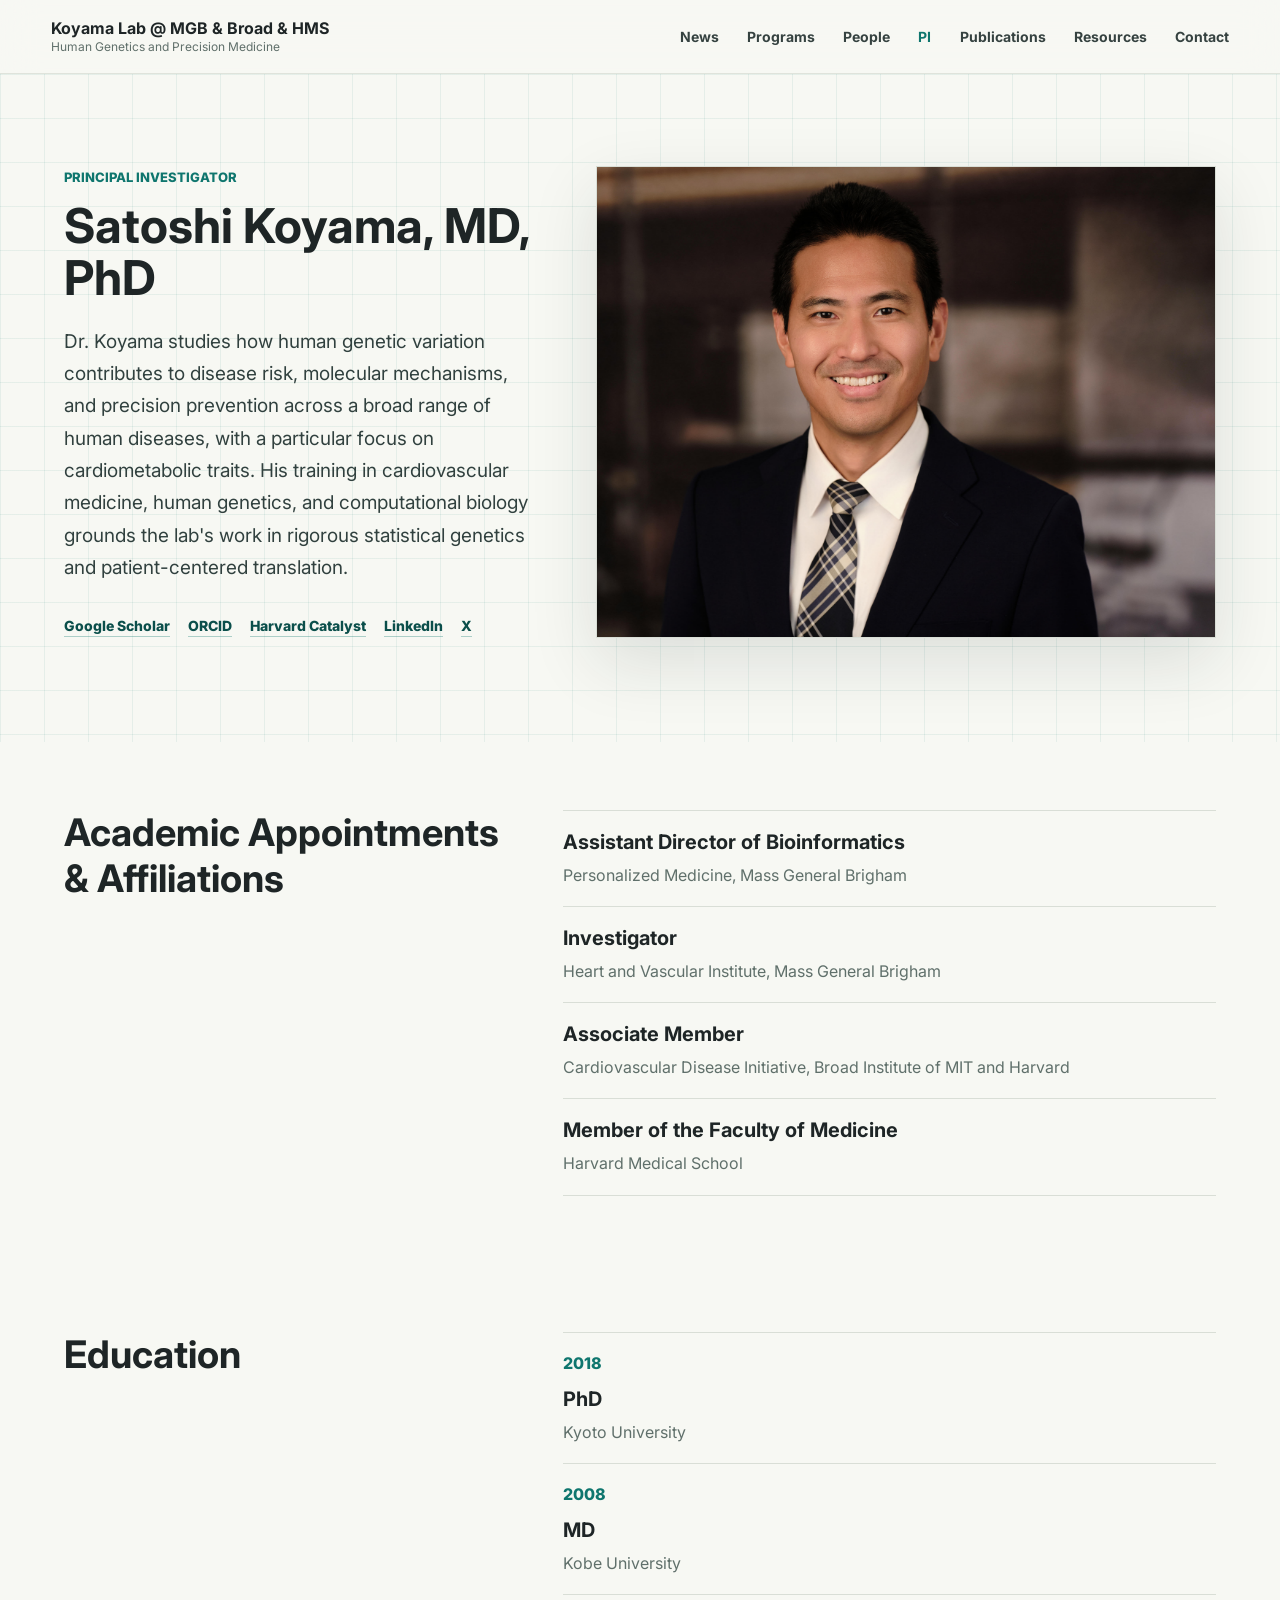
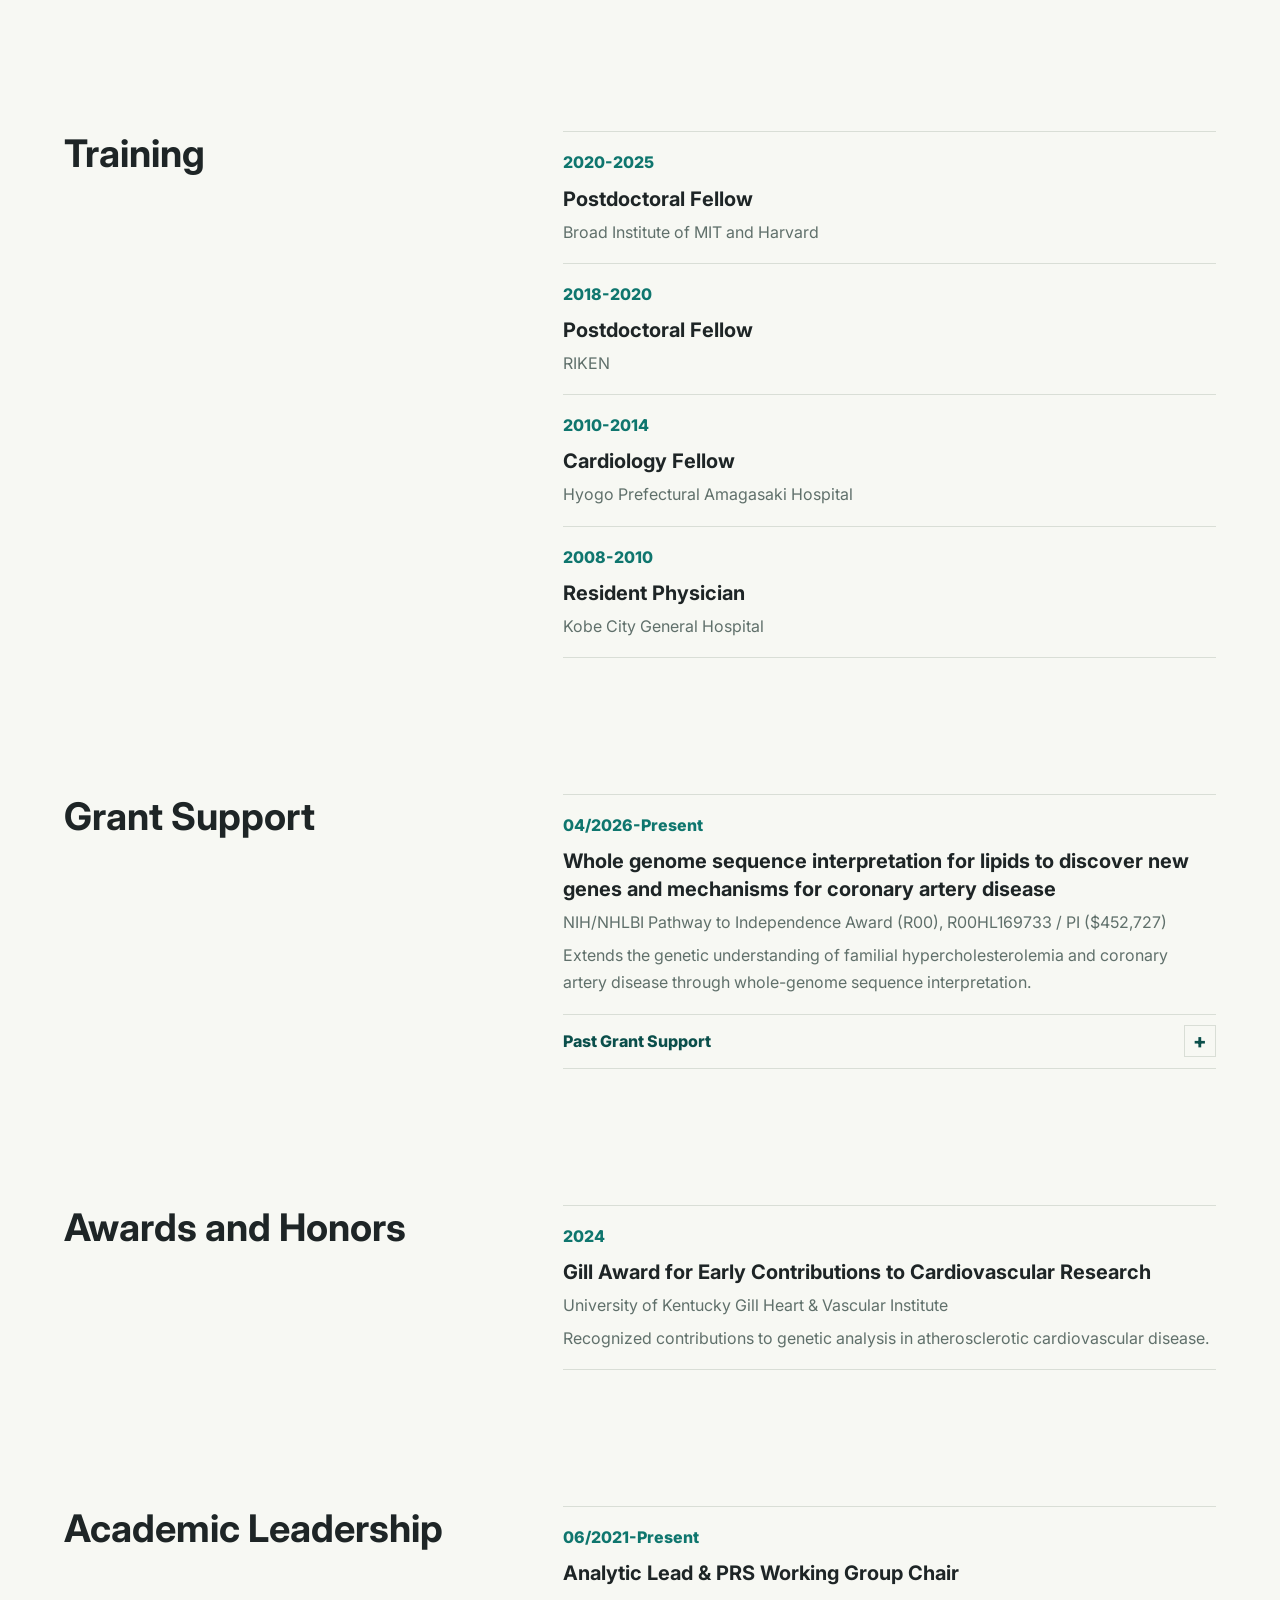
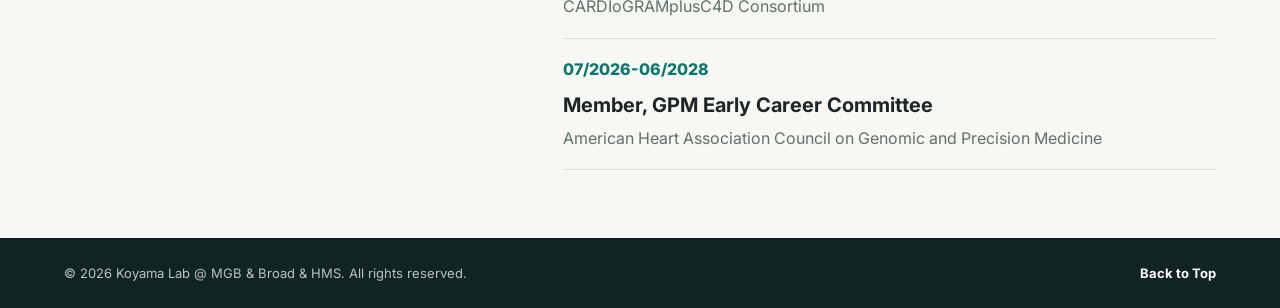
==== pi.html @ 21c69013 "Initial Website" ====
<!doctype html>
<html lang="en">
  <head>
    <meta charset="utf-8" />
    <meta name="viewport" content="width=device-width, initial-scale=1" />
    <title>Principal Investigator | Koyama Lab @ MGB & Broad & HMS</title>
    <meta
      name="description"
      content="Principal Investigator profile for Koyama Lab @ MGB & Broad & HMS, including biography, research interests, funding, publications, leadership, and mentoring."
    />
    <link rel="preconnect" href="https://fonts.googleapis.com" />
    <link rel="preconnect" href="https://fonts.gstatic.com" crossorigin />
    <link
      href="https://fonts.googleapis.com/css2?family=Inter:wght@400;500;700;800&display=swap"
      rel="stylesheet"
    />
    <link rel="stylesheet" href="styles.css" />
  </head>
  <body>
    <header class="site-header">
      <a class="brand" href="index.html#top" aria-label="Koyama Lab home">
        <span>
          <strong>Koyama Lab @ MGB & Broad & HMS</strong>
          <small>Human Genetics and Precision Medicine</small>
        </span>
      </a>
      <button class="nav-toggle" type="button" aria-expanded="false" aria-controls="site-nav">
        <span></span>
        <span></span>
        <span></span>
      </button>
      <nav id="site-nav" class="site-nav" aria-label="Primary navigation">
        <a href="index.html#news">News</a>
        <a href="index.html#program">Programs</a>
        <a href="index.html#members">People</a>
        <a href="pi.html" aria-current="page">PI</a>
        <a href="index.html#publications">Publications</a>
        <a href="index.html#resources">Resources</a>
        <a href="index.html#access">Contact</a>
      </nav>
    </header>

    <main id="top">
      <section class="pi-hero">
        <div class="pi-hero-content">
          <div class="pi-intro">
            <p class="eyebrow">Principal Investigator</p>
            <h1>Satoshi Koyama, MD, PhD</h1>
            <p class="lead">
              Dr. Koyama studies how human genetic variation contributes to disease risk, molecular mechanisms,
              and precision prevention across a broad range of human diseases, with a particular focus on
              cardiometabolic traits. His training in cardiovascular medicine, human genetics, and computational
              biology grounds the lab's work in rigorous statistical genetics and patient-centered translation.
            </p>
            <div class="profile-links" aria-label="External profile links">
              <a href="https://scholar.google.com/citations?user=FeOUaQYAAAAJ&amp;hl=ja" target="_blank" rel="noreferrer">Google Scholar</a>
              <a href="https://orcid.org/0000-0002-9286-0360" target="_blank" rel="noreferrer">ORCID</a>
              <a href="https://connects.catalyst.harvard.edu/Profiles/display/Person/226558" target="_blank" rel="noreferrer">Harvard Catalyst</a>
              <a href="https://www.linkedin.com/in/skoyamamd/" target="_blank" rel="noreferrer">LinkedIn</a>
              <a href="https://x.com/skoyamamd" target="_blank" rel="noreferrer">X</a>
            </div>
          </div>
        </div>
        <figure class="pi-portrait">
          <img class="pi-photo" src="assets/photos/satoshi-koyama-retouched.jpg" alt="Satoshi Koyama, MD, PhD" />
        </figure>
      </section>

      <section class="section split-section">
        <div class="section-heading compact">
          <h2>Academic Appointments &amp; Affiliations</h2>
        </div>
        <div class="publication-list">
          <article>
            <h3>Assistant Director of Bioinformatics</h3>
            <p>Personalized Medicine, Mass General Brigham</p>
          </article>
          <article>
            <h3>Investigator</h3>
            <p>Heart and Vascular Institute, Mass General Brigham</p>
          </article>
          <article>
            <h3>Associate Member</h3>
            <p>Cardiovascular Disease Initiative, Broad Institute of MIT and Harvard</p>
          </article>
          <article>
            <h3>Member of the Faculty of Medicine</h3>
            <p>Harvard Medical School</p>
          </article>
        </div>
      </section>

      <section class="section split-section">
        <div class="section-heading compact">
          <h2>Education</h2>
        </div>
        <div class="publication-list">
          <article>
            <time>2018</time>
            <h3>PhD</h3>
            <p>Kyoto University</p>
          </article>
          <article>
            <time>2008</time>
            <h3>MD</h3>
            <p>Kobe University</p>
          </article>
        </div>
      </section>

      <section class="section split-section">
        <div class="section-heading compact">
          <h2>Training</h2>
        </div>
        <div class="publication-list">
          <article>
            <time>2020-2025</time>
            <h3>Postdoctoral Fellow</h3>
            <p>Broad Institute of MIT and Harvard</p>
          </article>
          <article>
            <time>2018-2020</time>
            <h3>Postdoctoral Fellow</h3>
            <p>RIKEN</p>
          </article>
          <article>
            <time>2010-2014</time>
            <h3>Cardiology Fellow</h3>
            <p>Hyogo Prefectural Amagasaki Hospital</p>
          </article>
          <article>
            <time>2008-2010</time>
            <h3>Resident Physician</h3>
            <p>Kobe City General Hospital</p>
          </article>
        </div>
      </section>

      <section class="section split-section">
        <div class="section-heading compact">
          <h2>Grant Support</h2>
        </div>
        <div class="grant-list">
          <div class="publication-list">
            <article>
              <time>04/2026-Present</time>
              <h3>Whole genome sequence interpretation for lipids to discover new genes and mechanisms for coronary artery disease</h3>
              <p>NIH/NHLBI Pathway to Independence Award (R00), R00HL169733 / PI ($452,727)</p>
              <p>Extends the genetic understanding of familial hypercholesterolemia and coronary artery disease through whole-genome sequence interpretation.</p>
            </article>
          </div>
          <details class="accordion grant-accordion">
            <summary>Past Grant Support</summary>
            <div class="publication-list">
              <article>
                <time>09/2023-03/2026</time>
                <h3>Whole genome sequence interpretation for lipids to discover new genes and mechanisms for coronary artery disease</h3>
                <p>NIH/NHLBI Pathway to Independence Award (K99), K99HL169733 / PI ($329,960)</p>
                <p>Characterized rare coding and non-coding variants in familial hypercholesterolemia and developed integrated risk prediction approaches.</p>
              </article>
              <article>
                <time>04/2023-08/2023</time>
                <h3>Defining the pathophysiology of coronary artery disease through rare variants and lipid traits</h3>
                <p>The Uehara Memorial Foundation / PI ($42,000)</p>
                <p>Defined how rare variants shape coronary artery disease risk, with a focus on blood lipid traits.</p>
              </article>
              <article>
                <time>04/2021-03/2023</time>
                <h3>The pathophysiology of coronary artery disease utilizing whole-genome sequencing</h3>
                <p>JSPS Overseas Research Fellowship, 202160643 / PI ($100,000)</p>
                <p>Identified rare effector variants for coronary artery disease using whole-genome sequencing datasets.</p>
              </article>
              <article>
                <time>04/2015-03/2018</time>
                <h3>Elucidation of the pathophysiology of microRNA in acute heart failure</h3>
                <p>JSPS Research Fellowship for Young Scientists (DC1), 15J00784 / PI ($83,000)</p>
                <p>Described blood microRNA dynamics during acute decompensation in heart failure.</p>
              </article>
            </div>
          </details>
        </div>
      </section>

      <section class="section split-section">
        <div class="section-heading compact">
          <h2>Awards and Honors</h2>
        </div>
        <div class="publication-list">
          <article>
            <time>2024</time>
            <h3>Gill Award for Early Contributions to Cardiovascular Research</h3>
            <p>University of Kentucky Gill Heart &amp; Vascular Institute</p>
            <p>Recognized contributions to genetic analysis in atherosclerotic cardiovascular disease.</p>
          </article>
        </div>
      </section>

      <section class="section split-section">
        <div class="section-heading compact">
          <h2>Academic Leadership</h2>
        </div>
        <div class="publication-list">
          <article>
            <time>06/2021-Present</time>
            <h3>Analytic Lead &amp; PRS Working Group Chair</h3>
            <p>CARDIoGRAMplusC4D Consortium</p>
          </article>
          <article>
            <time>07/2026-06/2028</time>
            <h3>Member, GPM Early Career Committee</h3>
            <p>American Heart Association Council on Genomic and Precision Medicine</p>
          </article>
        </div>
      </section>
    </main>

    <footer class="site-footer">
      <p>&copy; 2026 Koyama Lab @ MGB & Broad & HMS. All rights reserved.</p>
      <a href="#top">Back to Top</a>
    </footer>

    <script src="script.js"></script>
  </body>
</html>
---- styles.css ----
:root {
  --bg: #f7f8f3;
  --surface: #ffffff;
  --ink: #1e2526;
  --muted: #60706b;
  --line: #d9ded6;
  --primary: #0f766e;
  --primary-dark: #0b4f4b;
  --accent: #d97706;
  --blue: #286f9d;
  --shadow: 0 24px 70px rgba(28, 45, 45, 0.12);
  --content-max: 1280px;
}

* {
  box-sizing: border-box;
}

html {
  scroll-behavior: smooth;
}

body {
  margin: 0;
  background: var(--bg);
  color: var(--ink);
  font-family: "Inter", system-ui, -apple-system, BlinkMacSystemFont, sans-serif;
  line-height: 1.7;
}

a {
  color: inherit;
  text-decoration: none;
}

.site-header {
  position: sticky;
  top: 0;
  z-index: 20;
  display: flex;
  min-height: 74px;
  align-items: center;
  justify-content: space-between;
  gap: 24px;
  padding: 14px clamp(20px, 4vw, 56px);
  background: rgba(247, 248, 243, 0.88);
  border-bottom: 1px solid rgba(217, 222, 214, 0.82);
  backdrop-filter: blur(18px);
}

.brand {
  display: inline-flex;
  align-items: center;
  gap: 12px;
  min-width: 0;
  flex: 0 1 auto;
}

.brand strong,
.brand small {
  display: block;
}

.brand strong {
  font-size: 16px;
  line-height: 1.3;
}

.brand small {
  color: var(--muted);
  font-size: 12px;
  line-height: 1.4;
}

.site-nav {
  display: flex;
  flex: 0 0 auto;
  align-items: center;
  gap: clamp(14px, 2.2vw, 30px);
  color: #354240;
  font-size: 14px;
  font-weight: 700;
  white-space: nowrap;
}

.site-nav a {
  padding: 8px 0;
}

.site-nav a:hover {
  color: var(--primary);
}

.site-nav a[aria-current="page"] {
  color: var(--primary);
}

.nav-toggle {
  display: none;
  width: 42px;
  height: 42px;
  border: 1px solid var(--line);
  background: var(--surface);
}

.nav-toggle span {
  display: block;
  width: 18px;
  height: 2px;
  margin: 4px auto;
  background: var(--ink);
}

.hero {
  position: relative;
  display: grid;
  align-items: center;
  padding: clamp(72px, 11vw, 124px) clamp(20px, 5vw, 72px) clamp(48px, 8vw, 88px);
  overflow: hidden;
  background:
    linear-gradient(90deg, rgba(15, 118, 110, 0.08) 1px, transparent 1px),
    linear-gradient(rgba(15, 118, 110, 0.08) 1px, transparent 1px),
    var(--bg);
  background-size: 44px 44px;
  border-bottom: 1px solid var(--line);
}

.hero-content {
  position: relative;
  z-index: 2;
  width: min(var(--content-max), 100%);
  margin-right: auto;
  margin-left: auto;
}

.eyebrow {
  margin: 0 0 12px;
  color: var(--primary);
  font-size: 13px;
  font-weight: 800;
  letter-spacing: 0;
  text-transform: uppercase;
}

h1,
h2,
h3,
p {
  margin-top: 0;
}

h1 {
  max-width: 980px;
  margin-bottom: 22px;
  font-size: clamp(42px, 6.3vw, 72px);
  line-height: 1;
  letter-spacing: 0;
}

.hero h1 span {
  display: block;
  white-space: nowrap;
}

.lead {
  max-width: 670px;
  margin-bottom: 30px;
  color: #31413f;
  font-size: clamp(17px, 2vw, 21px);
}

.hero-actions {
  display: flex;
  flex-wrap: wrap;
  gap: 12px;
}

.button {
  display: inline-flex;
  align-items: center;
  justify-content: center;
  min-height: 48px;
  padding: 0 22px;
  border: 1px solid transparent;
  font-weight: 800;
}

.button.primary {
  background: var(--primary-dark);
  color: #fff;
}

.button.secondary {
  border-color: rgba(30, 37, 38, 0.24);
  background: rgba(255, 255, 255, 0.72);
}

.section {
  padding: clamp(56px, 8vw, 88px) clamp(20px, 5vw, 72px);
}

.section:not(.split-section):not(.access-section) > * {
  max-width: var(--content-max);
  margin-right: auto;
  margin-left: auto;
}

.section-heading {
  display: grid;
  grid-template-columns: minmax(240px, 0.8fr) minmax(300px, 1fr);
  column-gap: clamp(24px, 6vw, 80px);
  row-gap: 10px;
  align-items: end;
  margin-bottom: 26px;
}

.section-heading .eyebrow {
  grid-column: 1 / -1;
  margin-bottom: 0;
}

.section-heading h2 {
  margin-bottom: 0;
  font-size: clamp(32px, 5vw, 58px);
  line-height: 1.15;
}

.section-heading p:not(.eyebrow) {
  margin-bottom: 0;
  color: var(--muted);
}

.section-heading.compact {
  display: block;
  max-width: 720px;
}

.section-heading.compact .eyebrow {
  margin-bottom: 10px;
}

.section-heading.compact h2 {
  margin-bottom: 0;
}

#program .section-heading h2,
#resources .section-heading h2 {
  white-space: nowrap;
}

.research-grid {
  display: grid;
  grid-template-columns: repeat(2, minmax(0, 1fr));
  gap: 16px;
}

.research-item {
  display: flex;
  flex-direction: column;
  min-height: 220px;
  padding: 28px;
  background: var(--surface);
  border: 1px solid var(--line);
  box-shadow: 0 1px 0 rgba(30, 37, 38, 0.06);
}

.research-item h3 {
  margin-bottom: 14px;
  font-size: 24px;
  line-height: 1.3;
}

.research-item p,
.member-card p,
.publication-list p,
.contact-box p {
  color: var(--muted);
}

.program-tags {
  display: flex;
  flex-wrap: wrap;
  gap: 8px;
  margin-top: auto;
  padding-top: 20px;
}

.program-tags span {
  display: inline-flex;
  min-height: 30px;
  align-items: center;
  padding: 0 10px;
  background: #edf4f2;
  border: 1px solid rgba(15, 118, 110, 0.2);
  color: var(--primary-dark);
  font-size: 12px;
  font-weight: 800;
  line-height: 1;
}

.program-section,
.publications-section {
  background: #eef3f0;
}

.publications-section {
  box-shadow: 0 0 0 100vmax #eef3f0;
  clip-path: inset(0 -100vmax);
}

.member-list,
.alumni-list {
  display: grid;
  grid-template-columns: repeat(4, minmax(0, 1fr));
  gap: 16px;
}

.subsection-title {
  margin: 0 0 16px;
  font-size: 22px;
  line-height: 1.25;
}

.member-card {
  display: block;
  min-height: 220px;
  padding: 24px;
  background: var(--surface);
  box-shadow: 0 1px 0 rgba(30, 37, 38, 0.06);
}

.member-link {
  transition:
    transform 160ms ease,
    box-shadow 160ms ease;
}

.member-link:hover {
  transform: translateY(-2px);
  box-shadow: 0 18px 44px rgba(28, 45, 45, 0.12);
}

.avatar {
  display: grid;
  width: 64px;
  height: 64px;
  margin-bottom: 32px;
  place-items: center;
  background: #f2c46d;
  color: #1e2526;
  font-size: 24px;
  font-weight: 800;
}

.member-photo {
  display: block;
  object-fit: cover;
}

.member-card:nth-child(2) .avatar {
  background: #7bb4c7;
}

.member-card:nth-child(3) .avatar {
  background: #98c982;
}

.member-card:nth-child(4) .avatar {
  background: #e8a58d;
}

.member-card h3 {
  margin-bottom: 6px;
  font-size: 20px;
}

.member-card p {
  margin-bottom: 10px;
  font-size: 14px;
  line-height: 1.55;
}

.member-card p:last-child {
  margin-bottom: 0;
}

.member-date {
  margin-bottom: 8px;
  color: var(--primary);
  font-size: 12px;
  font-weight: 800;
}

.alumni-list p {
  margin: 0;
  color: var(--muted);
  font-size: 14px;
}

.split-section {
  display: grid;
  max-width: var(--content-max);
  margin-right: auto;
  margin-left: auto;
  grid-template-columns: minmax(260px, 0.8fr) minmax(340px, 1.2fr);
  gap: clamp(32px, 7vw, 92px);
  align-items: stretch;
}

.pi-hero ~ .split-section .section-heading h2 {
  font-size: clamp(26px, 3vw, 38px);
  line-height: 1.2;
}

.pi-hero ~ .split-section {
  padding-top: clamp(44px, 6vw, 68px);
  padding-bottom: clamp(44px, 6vw, 68px);
  gap: clamp(24px, 5vw, 64px);
}

.pi-hero ~ .split-section .section-heading {
  margin-bottom: 0;
}

.pi-hero ~ .split-section .publication-list article {
  padding: 17px 0;
}

.publication-list,
.news-list {
  border-top: 1px solid var(--line);
}

.publication-list article,
.news-list article {
  padding: 22px 0;
  border-bottom: 1px solid var(--line);
}

.publication-list time,
.news-list time {
  display: inline-block;
  margin-bottom: 8px;
  color: var(--primary);
  font-weight: 800;
}

.publication-list h3 {
  margin-bottom: 6px;
  font-size: 20px;
  line-height: 1.4;
}

.publication-list h3 a {
  color: inherit;
}

.publication-list h3 a:hover {
  color: var(--primary);
  text-decoration: underline;
  text-underline-offset: 4px;
}

.publication-more {
  display: inline-flex;
  width: fit-content;
  min-height: 42px;
  align-items: center;
  justify-content: center;
  margin-top: 18px;
  padding: 0 16px;
  border: 1px solid rgba(15, 118, 110, 0.24);
  color: var(--primary-dark);
  font-size: 14px;
  font-weight: 800;
}

.publication-more:hover {
  background: var(--primary-dark);
  color: #fff;
}

.publication-list p {
  margin-bottom: 6px;
}

.publication-list p:last-child {
  margin-bottom: 0;
}

.resource-list {
  display: grid;
  grid-template-columns: repeat(2, minmax(0, 1fr));
  gap: 16px;
}

.resource-card {
  display: flex;
  min-height: 320px;
  flex-direction: column;
  padding: 24px;
  background: var(--surface);
  border: 1px solid var(--line);
}

.resource-label {
  margin-bottom: 18px;
  color: var(--primary);
  font-size: 12px;
  font-weight: 800;
  text-transform: uppercase;
}

.resource-card h3 {
  margin-bottom: 12px;
  font-size: 21px;
  line-height: 1.3;
}

.resource-card p:not(.resource-label) {
  color: var(--muted);
}

.resource-card .resource-description {
  color: var(--ink);
}

.resource-subitems {
  display: grid;
  gap: 6px;
}

.resource-subitems p {
  margin-bottom: 0;
  color: var(--ink);
}

.related-publication {
  margin-top: 18px;
  padding-top: 18px;
  border-top: 1px solid var(--line);
}

.related-publication span {
  display: block;
  margin-bottom: 7px;
  color: var(--primary);
  font-size: 12px;
  font-weight: 800;
  text-transform: uppercase;
}

.related-publication p {
  margin-bottom: 0;
  color: var(--ink);
  font-size: 14px;
  line-height: 1.5;
}

.resource-actions {
  display: flex;
  flex-wrap: wrap;
  gap: 8px;
  margin-top: auto;
  padding-top: 22px;
}

.resource-actions a {
  display: inline-flex;
  min-height: 38px;
  align-items: center;
  justify-content: center;
  padding: 0 13px;
  background: #edf4f2;
  border: 1px solid rgba(15, 118, 110, 0.24);
  color: var(--primary-dark);
  font-size: 13px;
  font-weight: 800;
}

.resource-actions a:hover {
  background: var(--primary-dark);
  color: #fff;
}

.news-list article {
  display: grid;
  grid-template-columns: 150px 1fr;
  gap: 18px;
}

.news-list p {
  margin-bottom: 0;
}

.news-card-list {
  display: grid;
  grid-template-columns: repeat(3, minmax(0, 1fr));
  gap: 16px;
  border-top: 0;
}

.archive-card-list {
  grid-template-columns: repeat(3, minmax(0, 1fr));
  padding-bottom: 6px;
}

.news-card-list .news-card {
  display: block;
  padding: 0;
  overflow: hidden;
  background: var(--surface);
  border: 1px solid var(--line);
  transition:
    transform 160ms ease,
    box-shadow 160ms ease;
}

.news-card-list a.news-card:hover {
  transform: translateY(-2px);
  box-shadow: 0 18px 44px rgba(28, 45, 45, 0.12);
}

.news-image {
  aspect-ratio: 4 / 3;
  width: 100%;
  background: #dfe8e5;
}

.news-image img {
  display: block;
  width: 100%;
  height: 100%;
  object-fit: cover;
}

.news-image.contain-image img {
  object-fit: contain;
  background: #fff;
}

.placeholder-image {
  background:
    linear-gradient(135deg, rgba(15, 118, 110, 0.18), rgba(217, 119, 6, 0.14)),
    linear-gradient(90deg, rgba(15, 118, 110, 0.12) 1px, transparent 1px),
    linear-gradient(rgba(15, 118, 110, 0.12) 1px, transparent 1px),
    #edf3ef;
  background-size: auto, 18px 18px, 18px 18px, auto;
}

.news-copy {
  padding: 16px;
}

.news-copy time {
  margin-bottom: 10px;
}

.news-copy p {
  color: var(--muted);
  font-size: 14px;
  line-height: 1.55;
}

.accordion {
  margin-top: 28px;
  border-top: 1px solid var(--line);
}

.accordion summary {
  display: flex;
  align-items: center;
  justify-content: space-between;
  min-height: 58px;
  color: var(--primary-dark);
  cursor: pointer;
  font-weight: 800;
  list-style: none;
}

.accordion summary::-webkit-details-marker {
  display: none;
}

.accordion summary::after {
  content: "+";
  display: grid;
  width: 30px;
  height: 30px;
  place-items: center;
  border: 1px solid var(--line);
  color: var(--primary-dark);
  font-size: 20px;
  line-height: 1;
}

.accordion[open] summary::after {
  content: "-";
}

.accordion .archive-list,
.accordion .alumni-list {
  padding-bottom: 6px;
}

.grant-accordion {
  margin-top: 0;
  border-top: 0;
}

.grant-accordion summary {
  min-height: 54px;
  border-bottom: 1px solid var(--line);
}

.grant-accordion .publication-list {
  border-top: 0;
}

.grant-accordion .publication-list article:first-child {
  padding-top: 12px;
}

.alumni-accordion {
  margin-top: 24px;
}

.archive-hero {
  padding-bottom: clamp(44px, 7vw, 72px);
}

.archive-list {
  max-width: 960px;
}

.access-section {
  background: #193d3a;
  color: #fff;
}

.access-inner {
  display: grid;
  max-width: var(--content-max);
  margin-right: auto;
  margin-left: auto;
  grid-template-columns: minmax(260px, 1fr) minmax(280px, 420px);
  gap: clamp(28px, 6vw, 72px);
}

.access-section .eyebrow {
  color: #f2c46d;
}

.access-section p {
  color: rgba(255, 255, 255, 0.78);
}

.access-list {
  display: grid;
  gap: 30px;
}

.access-list h2 {
  margin-bottom: 10px;
  font-size: clamp(19px, 2vw, 24px);
  line-height: 1.22;
}

.access-list p {
  margin-bottom: 0;
}

.contact-box {
  align-self: start;
  padding: 30px;
  background: rgba(255, 255, 255, 0.1);
  border: 1px solid rgba(255, 255, 255, 0.16);
}

.contact-kicker {
  margin-bottom: 10px;
  color: #f2c46d;
  font-size: 12px;
  font-weight: 800;
  text-transform: uppercase;
}

.email-list {
  display: grid;
  gap: 8px;
  margin-top: 22px;
}

.email-list span {
  color: #f2c46d;
  font-weight: 800;
}

.site-footer {
  display: flex;
  align-items: center;
  justify-content: space-between;
  gap: 16px;
  padding: 24px clamp(20px, 5vw, 72px);
  background: #102523;
  color: rgba(255, 255, 255, 0.72);
  font-size: 13px;
}

.site-footer p {
  margin: 0;
}

.site-footer a {
  color: #fff;
  font-weight: 700;
}

.pi-hero {
  position: relative;
  display: grid;
  max-width: calc(var(--content-max) + 144px);
  margin-right: auto;
  margin-left: auto;
  grid-template-columns: minmax(420px, 1fr) minmax(360px, 620px);
  gap: clamp(28px, 4vw, 56px);
  align-items: stretch;
  padding: clamp(56px, 8vw, 92px) clamp(20px, 5vw, 72px) clamp(64px, 9vw, 104px);
  background:
    linear-gradient(90deg, rgba(15, 118, 110, 0.08) 1px, transparent 1px),
    linear-gradient(rgba(15, 118, 110, 0.08) 1px, transparent 1px),
    var(--bg);
  background-size: 44px 44px;
  color: var(--ink);
  overflow: hidden;
}

.pi-hero-content {
  position: relative;
  z-index: 2;
  display: contents;
}

.pi-intro {
  max-width: 780px;
  grid-column: 1;
  grid-row: 1;
}

.pi-hero .eyebrow {
  color: var(--primary);
}

.pi-hero h1 {
  max-width: 100%;
  color: var(--ink);
  font-family: "Inter", system-ui, -apple-system, BlinkMacSystemFont, sans-serif;
  font-size: clamp(32px, 4.2vw, 48px);
  line-height: 1.08;
}

.pi-hero .lead {
  max-width: 720px;
  color: #31413f;
  font-size: clamp(16px, 1.55vw, 19px);
}

.profile-links {
  display: flex;
  flex-wrap: wrap;
  gap: 10px 18px;
  margin-top: 22px;
}

.profile-links a {
  color: var(--primary-dark);
  font-size: 14px;
  font-weight: 800;
  text-decoration: underline;
  text-decoration-color: rgba(15, 118, 110, 0.32);
  text-underline-offset: 5px;
}

.profile-links a:hover {
  color: var(--primary);
  text-decoration-color: currentColor;
}

.pi-portrait {
  position: relative;
  z-index: 2;
  grid-column: 2;
  grid-row: 1;
  overflow: hidden;
  margin: 0;
  align-self: stretch;
  border: 1px solid var(--line);
  box-shadow: 0 24px 64px rgba(28, 45, 45, 0.12);
}

.pi-photo {
  position: absolute;
  inset: 0;
  width: 100%;
  height: 100%;
  margin-bottom: 0;
  display: block;
  object-fit: cover;
  object-position: 45% top;
}

.pi-section {
  border-bottom: 1px solid var(--line);
}

@media (max-width: 1180px) {
  .pi-hero {
    grid-template-columns: 1fr;
  }

  .pi-intro,
  .pi-portrait {
    grid-column: 1;
    grid-row: auto;
  }

  .pi-portrait {
    align-self: start;
    max-width: 760px;
  }

  .pi-photo {
    position: static;
    aspect-ratio: 3 / 2;
    height: auto;
  }

  .pi-hero h1 {
    white-space: normal;
  }
}

@media (max-width: 860px) {
  .site-header {
    align-items: flex-start;
  }

  .nav-toggle {
    display: block;
    flex: 0 0 auto;
  }

  .site-nav {
    position: absolute;
    top: 72px;
    right: 16px;
    left: 16px;
    display: none;
    flex-direction: column;
    align-items: stretch;
    gap: 0;
    padding: 12px 18px;
    background: var(--surface);
    box-shadow: var(--shadow);
  }

  .site-nav.is-open {
    display: flex;
  }

  .site-nav a {
    padding: 12px 0;
    border-bottom: 1px solid var(--line);
  }

  .site-nav a:last-child {
    border-bottom: 0;
  }

  .hero {
    padding-top: 86px;
  }

  .hero,
  .pi-hero,
  .section-heading,
  .research-grid,
  .member-list,
  .alumni-list,
  .resource-list,
  .split-section,
  .news-list article,
  .news-card-list,
  .access-inner {
    grid-template-columns: 1fr;
  }

  .pi-hero h1 {
    white-space: normal;
  }

  .pi-portrait {
    max-width: 520px;
  }

  .research-item {
    min-height: auto;
  }

  .member-list {
    grid-template-columns: repeat(2, minmax(0, 1fr));
  }

  .news-card-list {
    grid-template-columns: repeat(2, minmax(0, 1fr));
  }
}

@media (max-width: 560px) {
  .brand strong {
    max-width: 210px;
    font-size: 14px;
  }

  .brand small {
    display: none;
  }

  h1 {
    font-size: 40px;
  }

  .hero h1 span {
    white-space: normal;
  }

  #program .section-heading h2,
  #resources .section-heading h2 {
    white-space: normal;
  }

  .hero-actions,
  .pi-actions,
  .button {
    width: 100%;
  }

  .member-list {
    grid-template-columns: 1fr;
  }

  .news-card-list {
    grid-template-columns: 1fr;
  }

  .site-footer {
    display: block;
  }

  .site-footer a {
    display: inline-block;
    margin-top: 10px;
  }
}
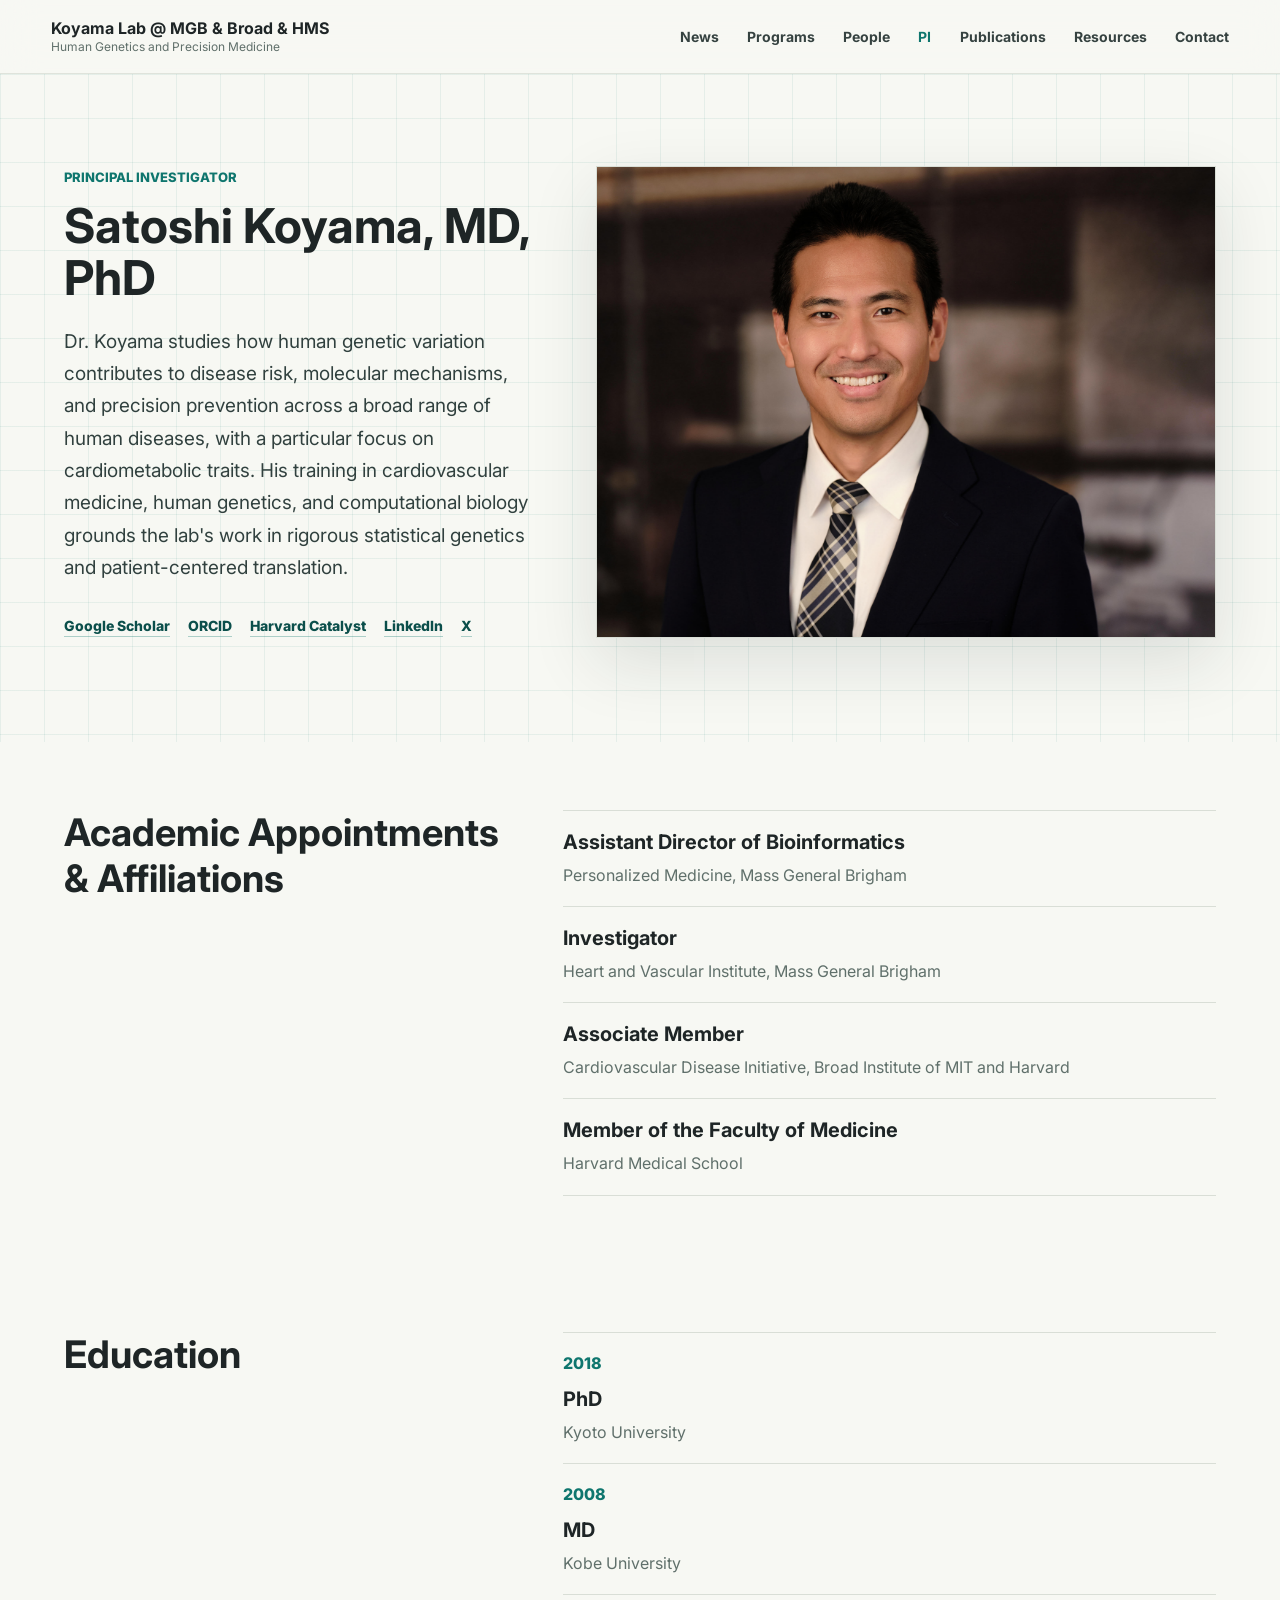
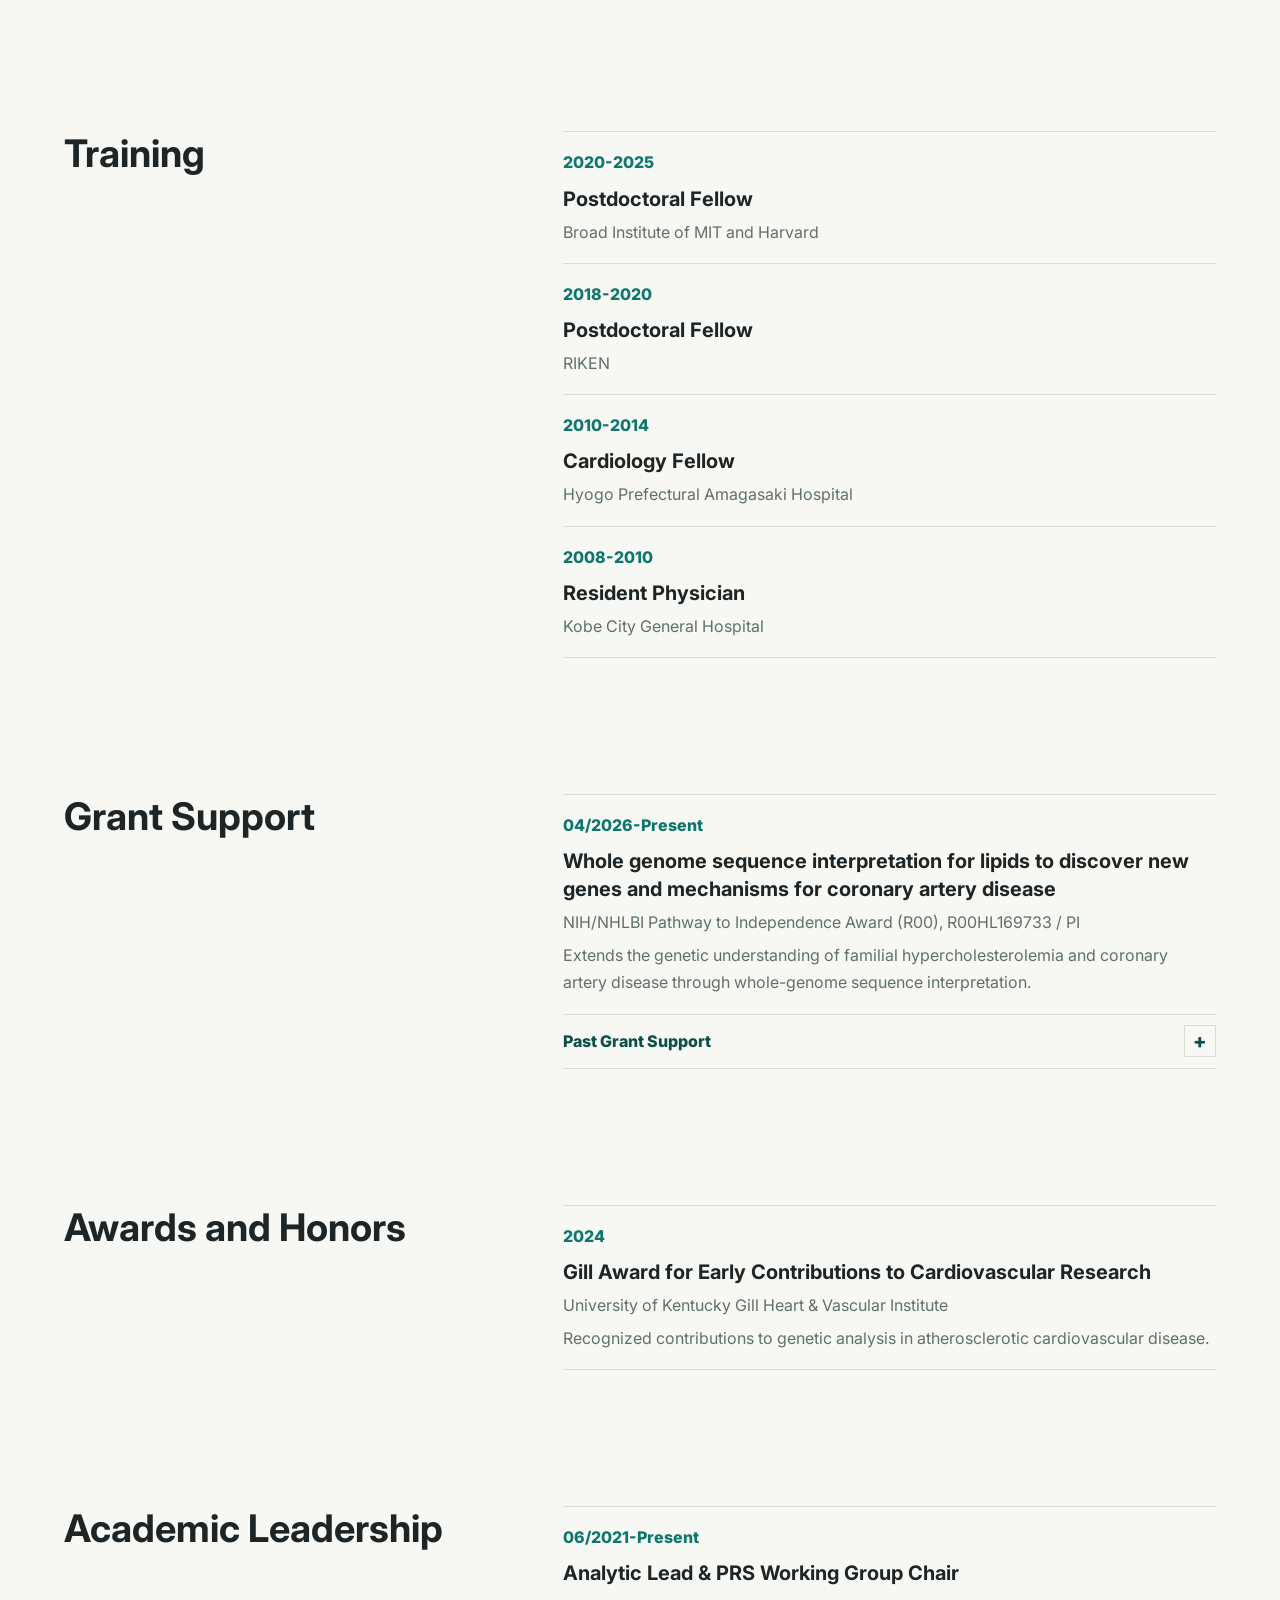
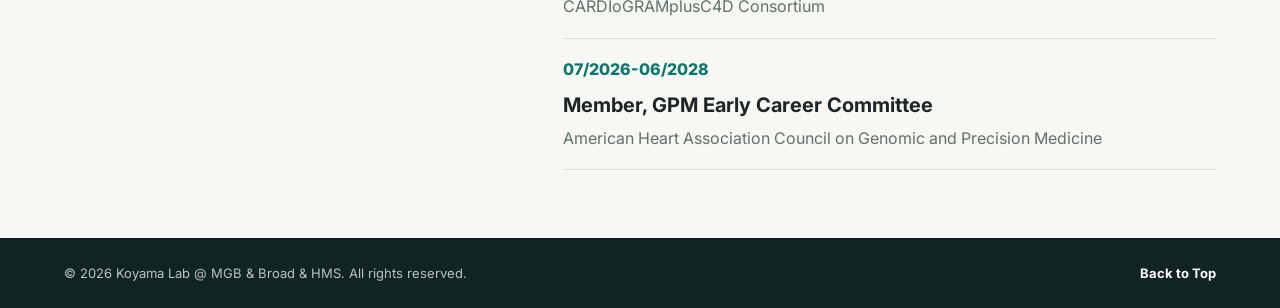
==== commit dc3052a5: "Update PI page links and grants" ====
--- a/pi.html
+++ b/pi.html
@@ -14,11 +14,11 @@
       href="https://fonts.googleapis.com/css2?family=Inter:wght@400;500;700;800&display=swap"
       rel="stylesheet"
     />
-    <link rel="stylesheet" href="styles.css" />
+    <link rel="stylesheet" href="./styles.css" />
   </head>
   <body>
     <header class="site-header">
-      <a class="brand" href="index.html#top" aria-label="Koyama Lab home">
+      <a class="brand" href="./index.html#top" aria-label="Koyama Lab home">
         <span>
           <strong>Koyama Lab @ MGB & Broad & HMS</strong>
           <small>Human Genetics and Precision Medicine</small>
@@ -30,13 +30,13 @@
         <span></span>
       </button>
       <nav id="site-nav" class="site-nav" aria-label="Primary navigation">
-        <a href="index.html#news">News</a>
-        <a href="index.html#program">Programs</a>
-        <a href="index.html#members">People</a>
-        <a href="pi.html" aria-current="page">PI</a>
-        <a href="index.html#publications">Publications</a>
-        <a href="index.html#resources">Resources</a>
-        <a href="index.html#access">Contact</a>
+        <a href="./index.html#news">News</a>
+        <a href="./index.html#program">Programs</a>
+        <a href="./index.html#members">People</a>
+        <a href="./pi.html" aria-current="page">PI</a>
+        <a href="./index.html#publications">Publications</a>
+        <a href="./index.html#resources">Resources</a>
+        <a href="./index.html#access">Contact</a>
       </nav>
     </header>
 
@@ -62,7 +62,7 @@
           </div>
         </div>
         <figure class="pi-portrait">
-          <img class="pi-photo" src="assets/photos/satoshi-koyama-retouched.jpg" alt="Satoshi Koyama, MD, PhD" />
+          <img class="pi-photo" src="./assets/photos/satoshi-koyama-retouched.jpg" alt="Satoshi Koyama, MD, PhD" />
         </figure>
       </section>
 
@@ -145,7 +145,7 @@
             <article>
               <time>04/2026-Present</time>
               <h3>Whole genome sequence interpretation for lipids to discover new genes and mechanisms for coronary artery disease</h3>
-              <p>NIH/NHLBI Pathway to Independence Award (R00), R00HL169733 / PI ($452,727)</p>
+              <p>NIH/NHLBI Pathway to Independence Award (R00), R00HL169733 / PI</p>
               <p>Extends the genetic understanding of familial hypercholesterolemia and coronary artery disease through whole-genome sequence interpretation.</p>
             </article>
           </div>
@@ -155,25 +155,25 @@
               <article>
                 <time>09/2023-03/2026</time>
                 <h3>Whole genome sequence interpretation for lipids to discover new genes and mechanisms for coronary artery disease</h3>
-                <p>NIH/NHLBI Pathway to Independence Award (K99), K99HL169733 / PI ($329,960)</p>
+                <p>NIH/NHLBI Pathway to Independence Award (K99), K99HL169733 / PI</p>
                 <p>Characterized rare coding and non-coding variants in familial hypercholesterolemia and developed integrated risk prediction approaches.</p>
               </article>
               <article>
                 <time>04/2023-08/2023</time>
                 <h3>Defining the pathophysiology of coronary artery disease through rare variants and lipid traits</h3>
-                <p>The Uehara Memorial Foundation / PI ($42,000)</p>
+                <p>The Uehara Memorial Foundation / PI</p>
                 <p>Defined how rare variants shape coronary artery disease risk, with a focus on blood lipid traits.</p>
               </article>
               <article>
                 <time>04/2021-03/2023</time>
                 <h3>The pathophysiology of coronary artery disease utilizing whole-genome sequencing</h3>
-                <p>JSPS Overseas Research Fellowship, 202160643 / PI ($100,000)</p>
+                <p>JSPS Overseas Research Fellowship, 202160643 / PI</p>
                 <p>Identified rare effector variants for coronary artery disease using whole-genome sequencing datasets.</p>
               </article>
               <article>
                 <time>04/2015-03/2018</time>
                 <h3>Elucidation of the pathophysiology of microRNA in acute heart failure</h3>
-                <p>JSPS Research Fellowship for Young Scientists (DC1), 15J00784 / PI ($83,000)</p>
+                <p>JSPS Research Fellowship for Young Scientists (DC1), 15J00784 / PI</p>
                 <p>Described blood microRNA dynamics during acute decompensation in heart failure.</p>
               </article>
             </div>
@@ -219,6 +219,6 @@
       <a href="#top">Back to Top</a>
     </footer>
 
-    <script src="script.js"></script>
+    <script src="./script.js"></script>
   </body>
 </html>
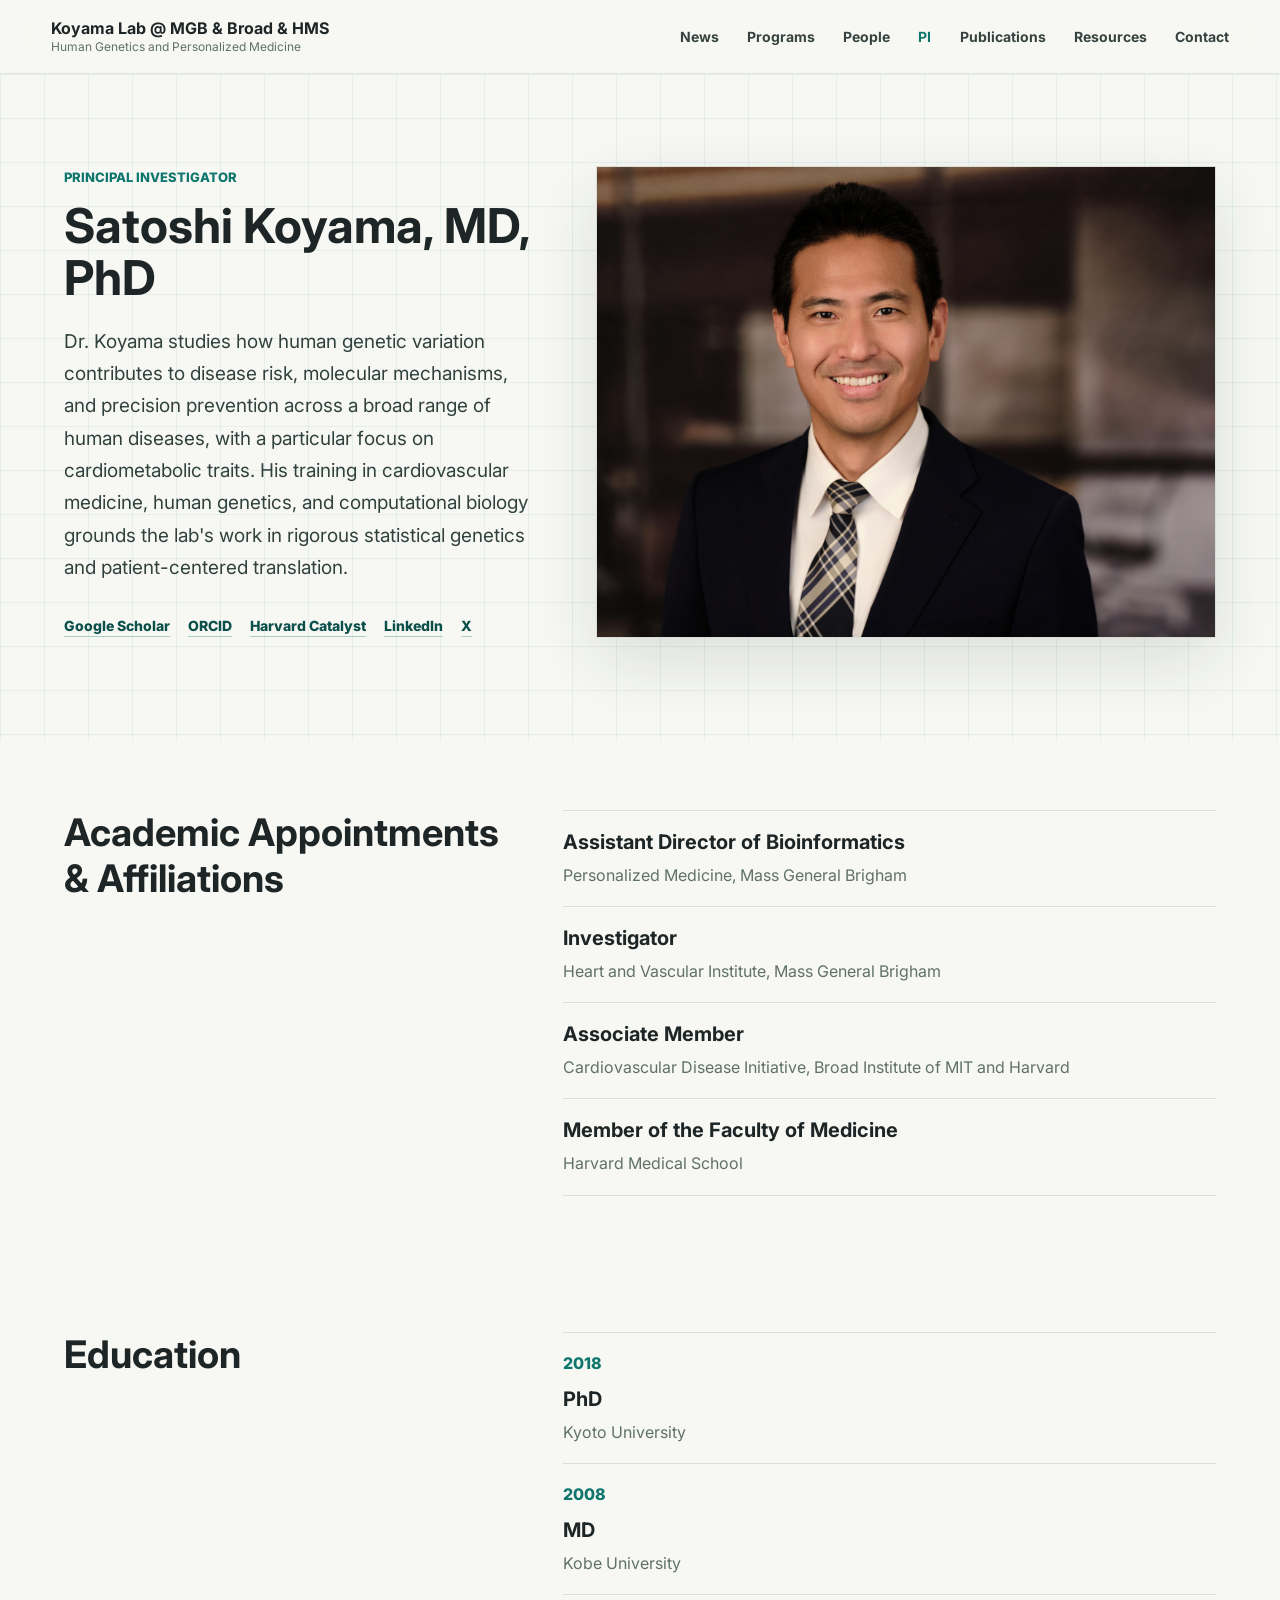
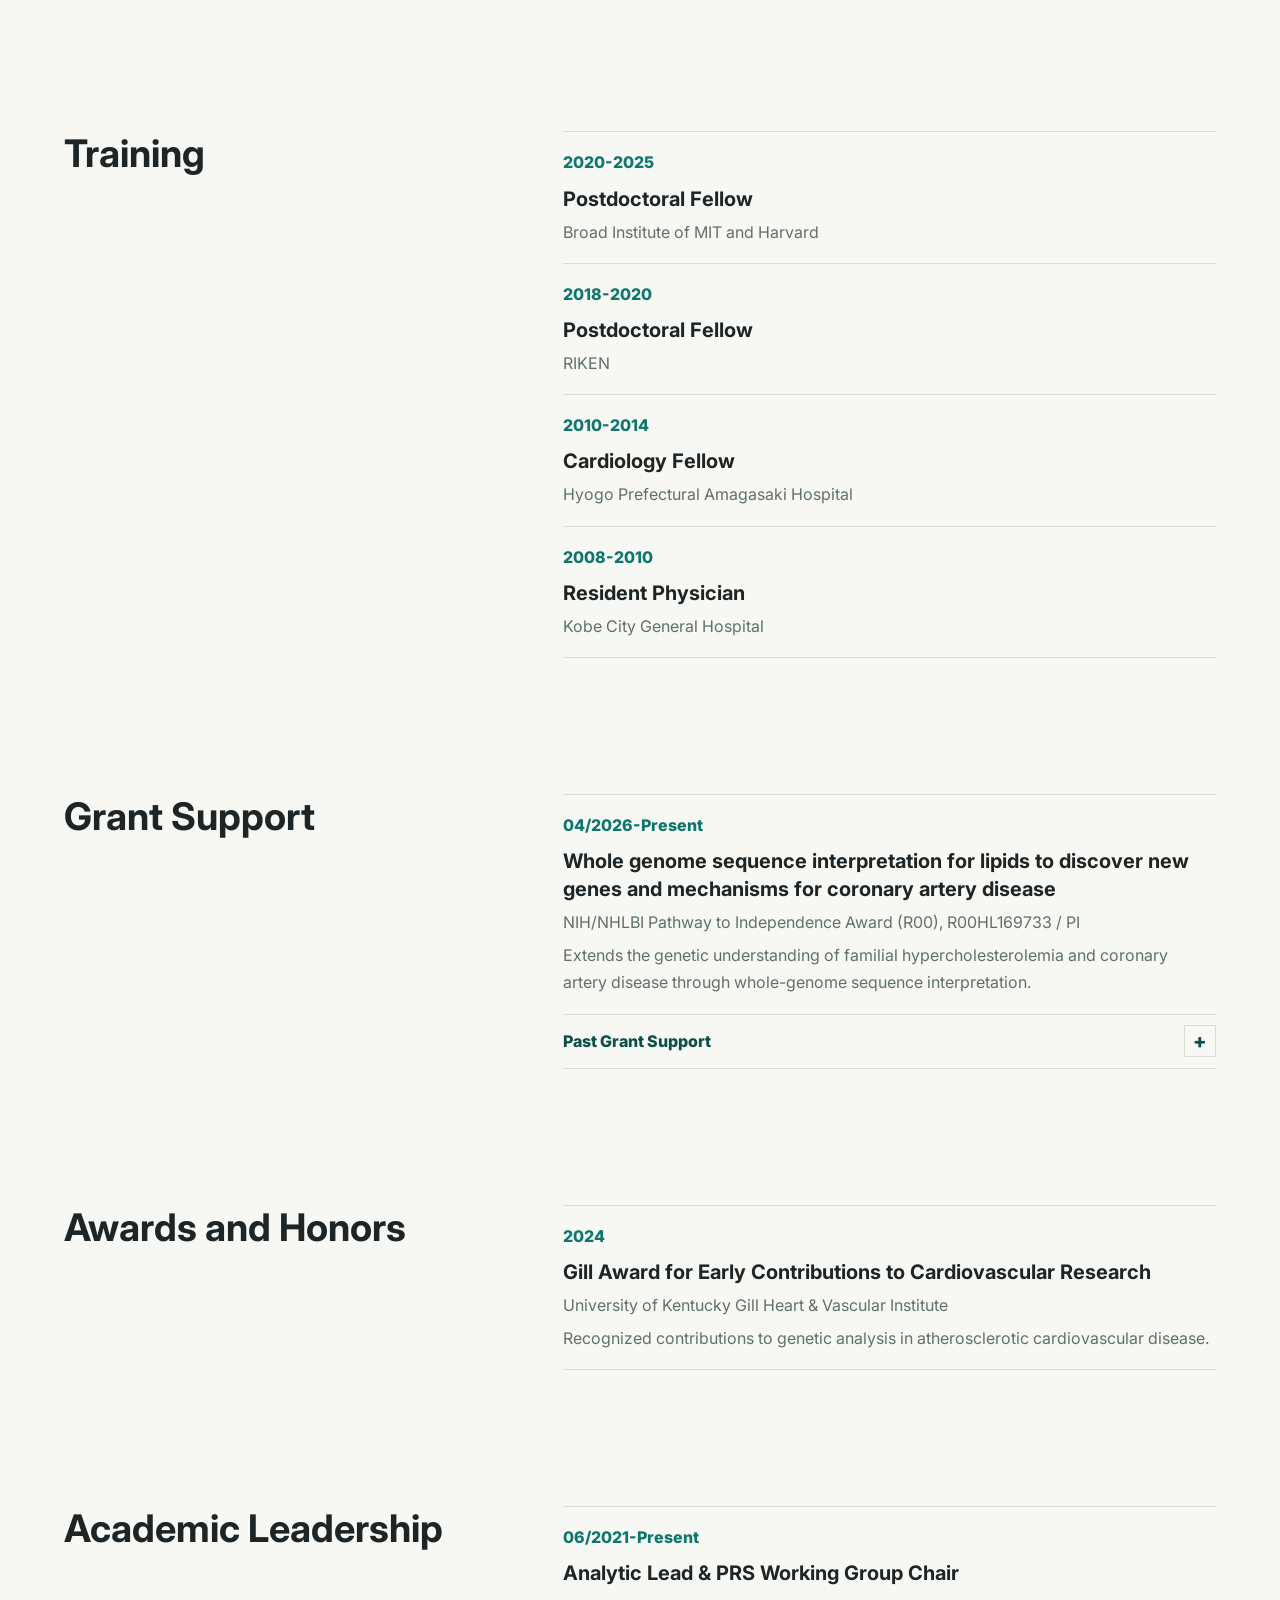
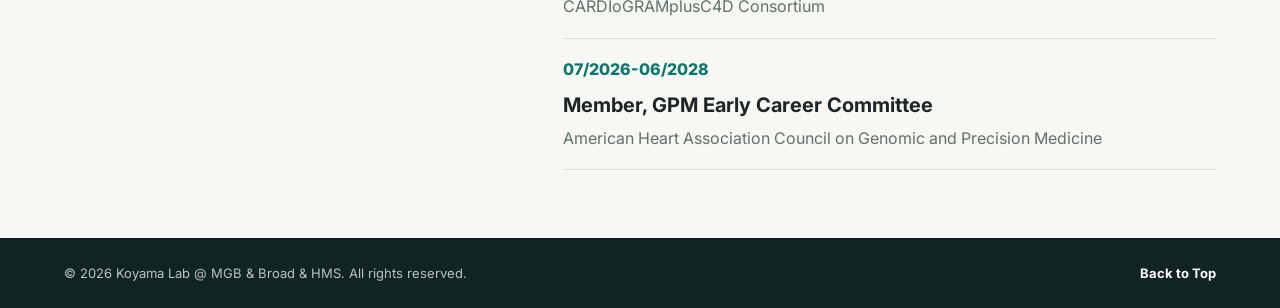
==== commit 93745203: "Rename precision medicine to personalized medicine" ====
--- a/pi.html
+++ b/pi.html
@@ -21,7 +21,7 @@
       <a class="brand" href="./index.html#top" aria-label="Koyama Lab home">
         <span>
           <strong>Koyama Lab @ MGB & Broad & HMS</strong>
-          <small>Human Genetics and Precision Medicine</small>
+          <small>Human Genetics and Personalized Medicine</small>
         </span>
       </a>
       <button class="nav-toggle" type="button" aria-expanded="false" aria-controls="site-nav">
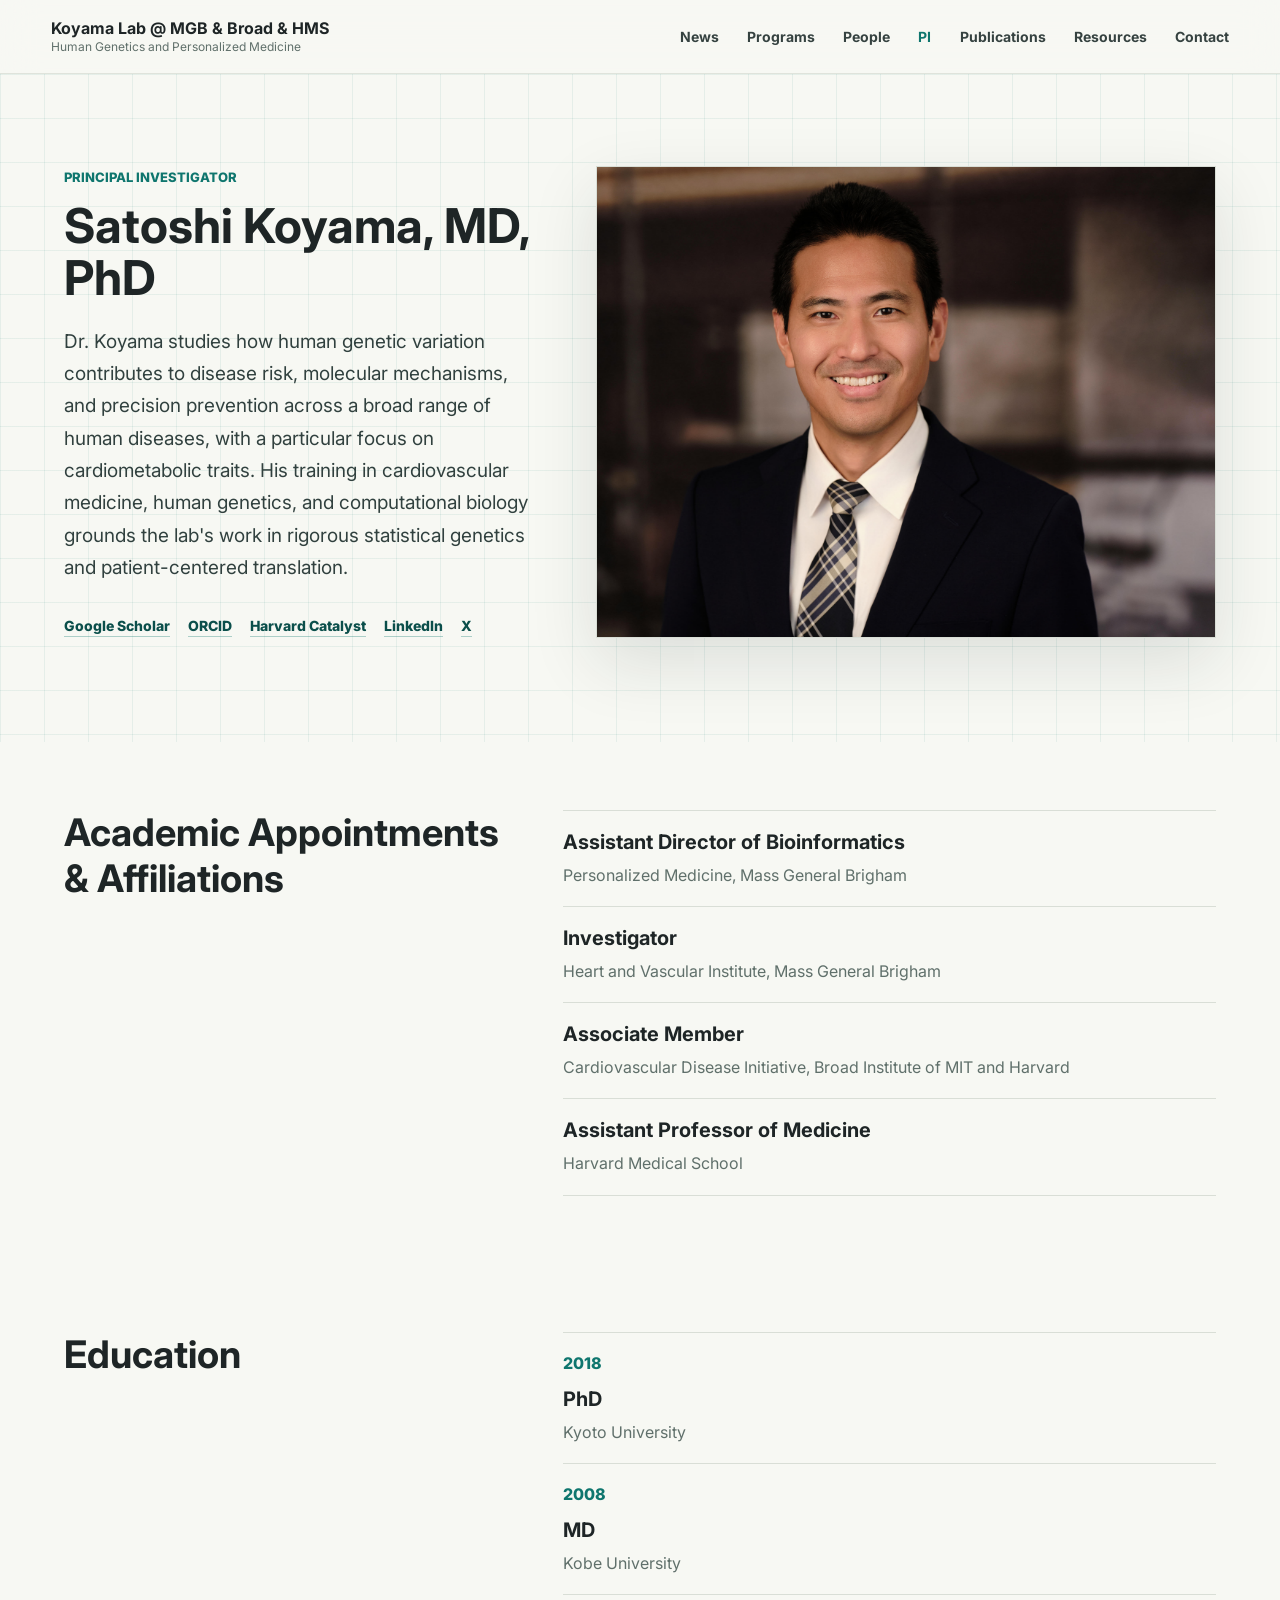
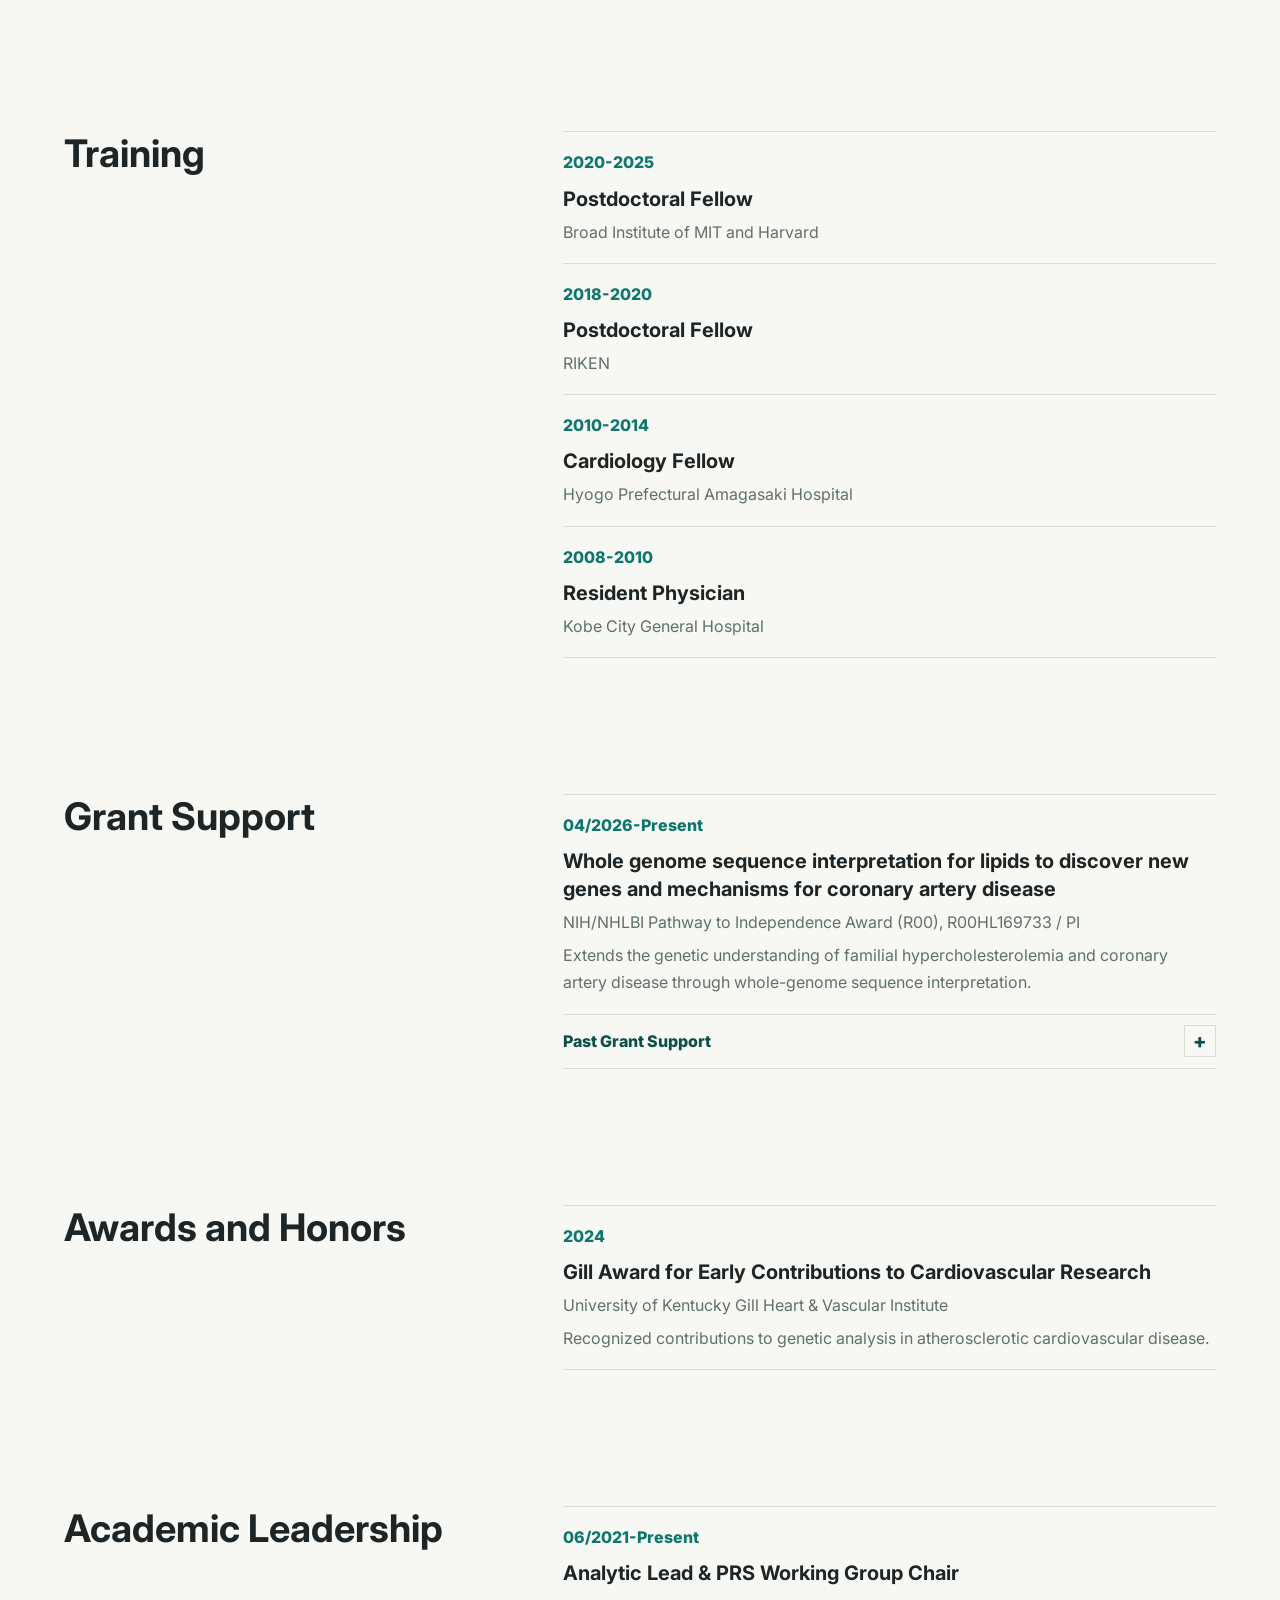
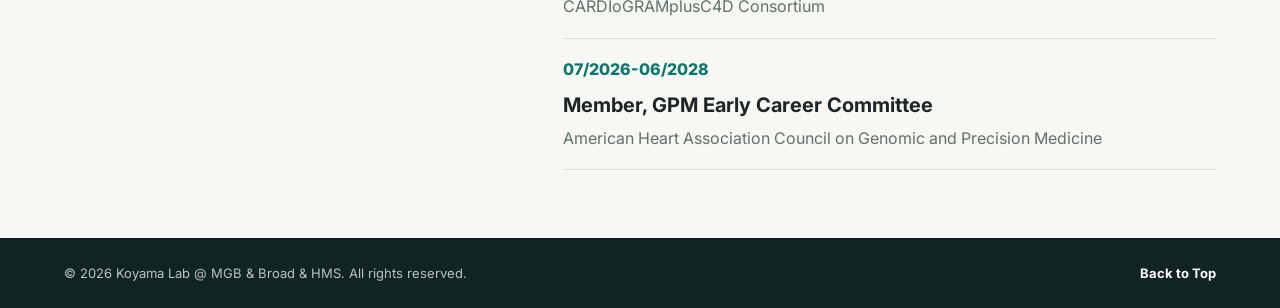
==== commit ebf46c90: "Update PI Harvard Medical School title" ====
--- a/pi.html
+++ b/pi.html
@@ -3,11 +3,33 @@
   <head>
     <meta charset="utf-8" />
     <meta name="viewport" content="width=device-width, initial-scale=1" />
-    <title>Principal Investigator | Koyama Lab @ MGB & Broad & HMS</title>
+    <title>Satoshi Koyama, MD, PhD | Principal Investigator | Koyama Lab</title>
     <meta
       name="description"
-      content="Principal Investigator profile for Koyama Lab @ MGB & Broad & HMS, including biography, research interests, funding, publications, leadership, and mentoring."
+      content="Satoshi Koyama, MD, PhD is a physician-scientist and human geneticist studying genetic variation, cardiometabolic traits, disease biology, and patient-centered translation."
     />
+    <meta name="robots" content="index, follow" />
+    <meta name="author" content="Koyama Lab" />
+    <link rel="canonical" href="https://www.koyama-lab.org/pi.html" />
+    <meta property="og:type" content="profile" />
+    <meta property="og:site_name" content="Koyama Lab" />
+    <meta property="og:title" content="Satoshi Koyama, MD, PhD | Principal Investigator" />
+    <meta
+      property="og:description"
+      content="Principal Investigator of Koyama Lab, studying human genetic variation, disease mechanisms, and personalized medicine."
+    />
+    <meta property="og:url" content="https://www.koyama-lab.org/pi.html" />
+    <meta property="og:image" content="https://www.koyama-lab.org/assets/photos/satoshi-koyama-retouched.jpg" />
+    <meta property="og:image:alt" content="Portrait of Satoshi Koyama, MD, PhD" />
+    <meta property="og:locale" content="en_US" />
+    <meta name="twitter:card" content="summary_large_image" />
+    <meta name="twitter:title" content="Satoshi Koyama, MD, PhD | Principal Investigator" />
+    <meta
+      name="twitter:description"
+      content="Physician-scientist and human geneticist studying genetic variation, disease biology, and personalized medicine."
+    />
+    <meta name="twitter:image" content="https://www.koyama-lab.org/assets/photos/satoshi-koyama-retouched.jpg" />
+    <meta name="theme-color" content="#0b5a50" />
     <link rel="preconnect" href="https://fonts.googleapis.com" />
     <link rel="preconnect" href="https://fonts.gstatic.com" crossorigin />
     <link
@@ -15,6 +37,63 @@
       rel="stylesheet"
     />
     <link rel="stylesheet" href="./styles.css" />
+    <script type="application/ld+json">
+      {
+        "@context": "https://schema.org",
+        "@type": "Person",
+        "name": "Satoshi Koyama",
+        "honorificSuffix": "MD, PhD",
+        "url": "https://www.koyama-lab.org/pi.html",
+        "image": "https://www.koyama-lab.org/assets/photos/satoshi-koyama-retouched.jpg",
+        "jobTitle": [
+          "Assistant Director of Bioinformatics",
+          "Investigator",
+          "Associate Member",
+          "Assistant Professor of Medicine"
+        ],
+        "affiliation": [
+          {
+            "@type": "Organization",
+            "name": "Mass General Brigham"
+          },
+          {
+            "@type": "Organization",
+            "name": "Broad Institute of MIT and Harvard"
+          },
+          {
+            "@type": "CollegeOrUniversity",
+            "name": "Harvard Medical School"
+          }
+        ],
+        "alumniOf": [
+          {
+            "@type": "CollegeOrUniversity",
+            "name": "Kyoto University"
+          },
+          {
+            "@type": "CollegeOrUniversity",
+            "name": "Kobe University"
+          }
+        ],
+        "sameAs": [
+          "https://scholar.google.com/citations?user=FeOUaQYAAAAJ&hl=ja",
+          "https://orcid.org/0000-0002-9286-0360",
+          "https://connects.catalyst.harvard.edu/Profiles/display/Person/226558",
+          "https://www.linkedin.com/in/skoyamamd/",
+          "https://x.com/skoyamamd",
+          "https://www.ncbi.nlm.nih.gov/myncbi/satoshi.koyama.1/bibliography/public/"
+        ],
+        "knowsAbout": [
+          "Human genetics",
+          "Cardiometabolic traits",
+          "Statistical genetics",
+          "Genome-wide association studies",
+          "Rare variants",
+          "Polygenic risk scores",
+          "Personalized medicine"
+        ]
+      }
+    </script>
   </head>
   <body>
     <header class="site-header">
@@ -84,7 +163,7 @@
             <p>Cardiovascular Disease Initiative, Broad Institute of MIT and Harvard</p>
           </article>
           <article>
-            <h3>Member of the Faculty of Medicine</h3>
+            <h3>Assistant Professor of Medicine</h3>
             <p>Harvard Medical School</p>
           </article>
         </div>
--- a/styles.css
+++ b/styles.css
@@ -603,6 +603,21 @@
 .archive-card-list {
   grid-template-columns: repeat(3, minmax(0, 1fr));
   padding-bottom: 6px;
+}
+
+.archive-year {
+  margin-top: 18px;
+}
+
+.archive-year + .archive-year {
+  margin-top: 30px;
+}
+
+.archive-year h3 {
+  margin: 0 0 12px;
+  color: var(--primary-dark);
+  font-size: 18px;
+  line-height: 1.2;
 }
 
 .news-card-list .news-card {
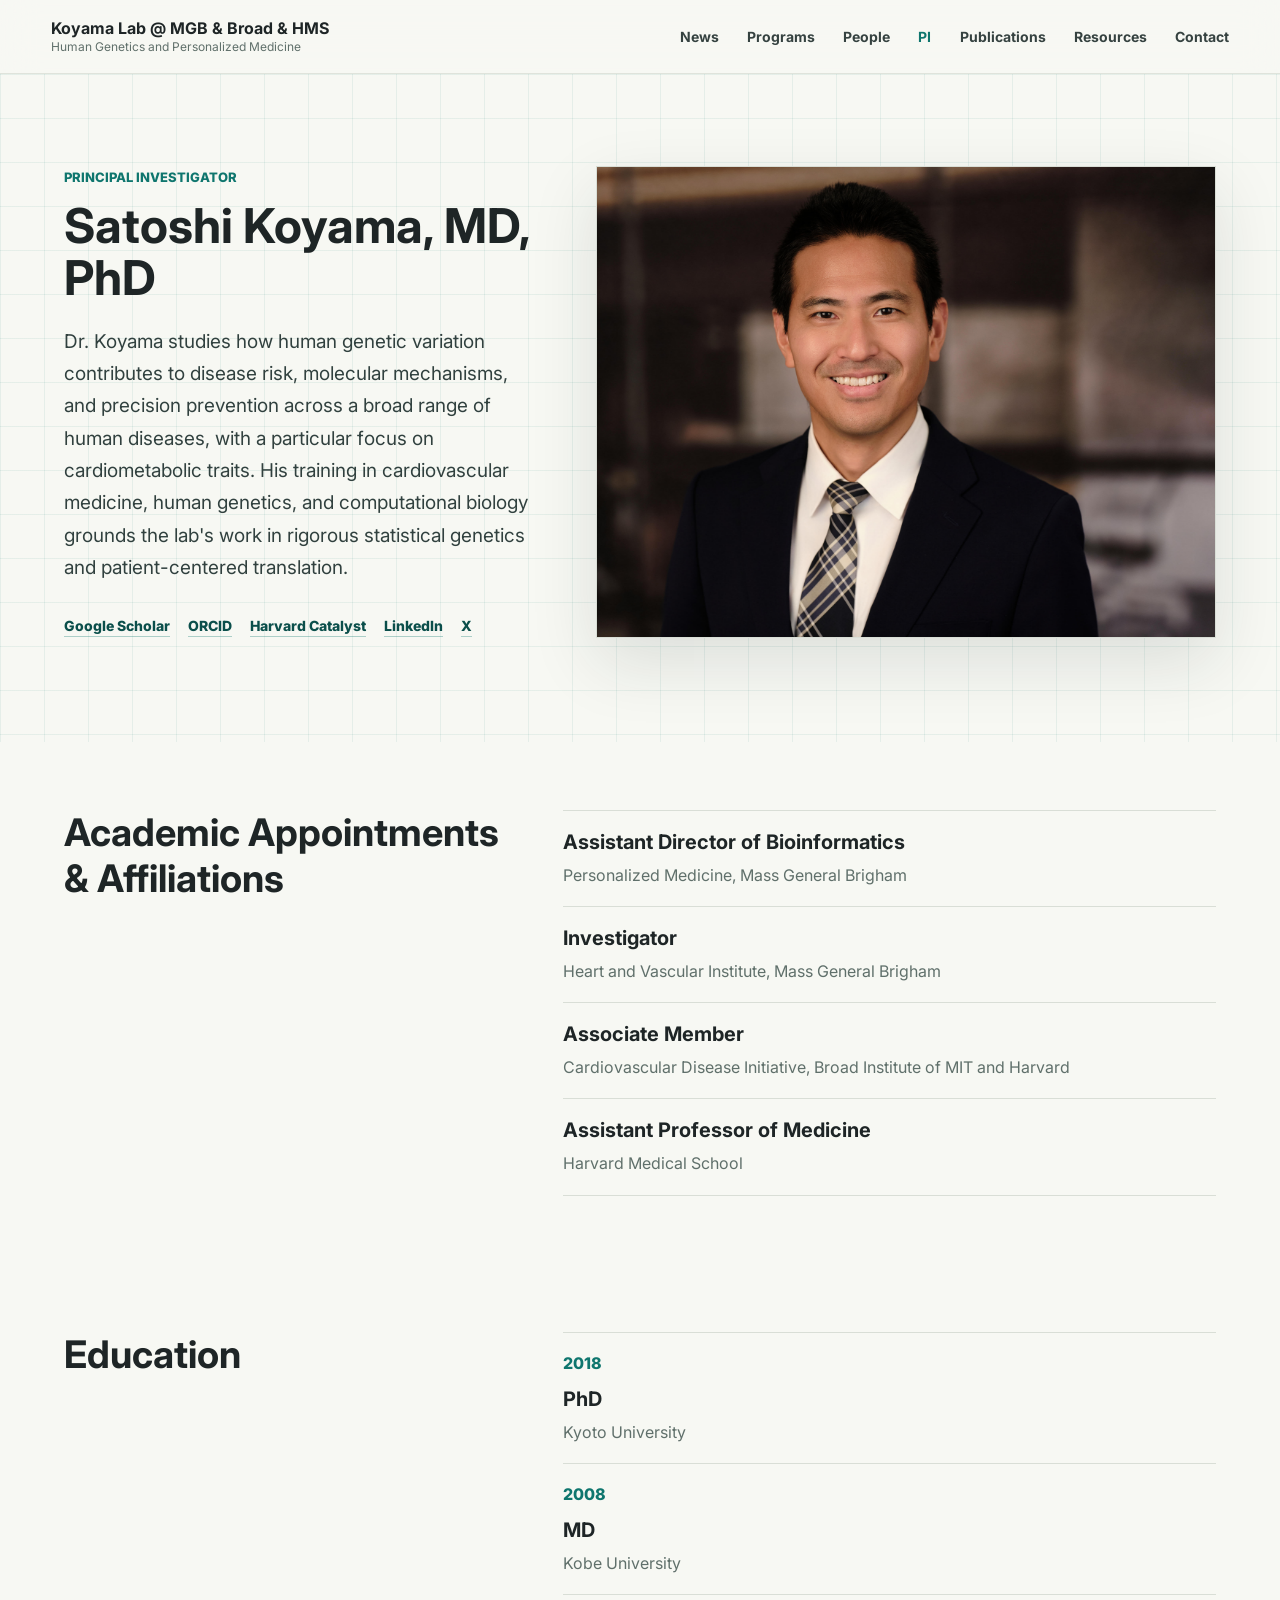
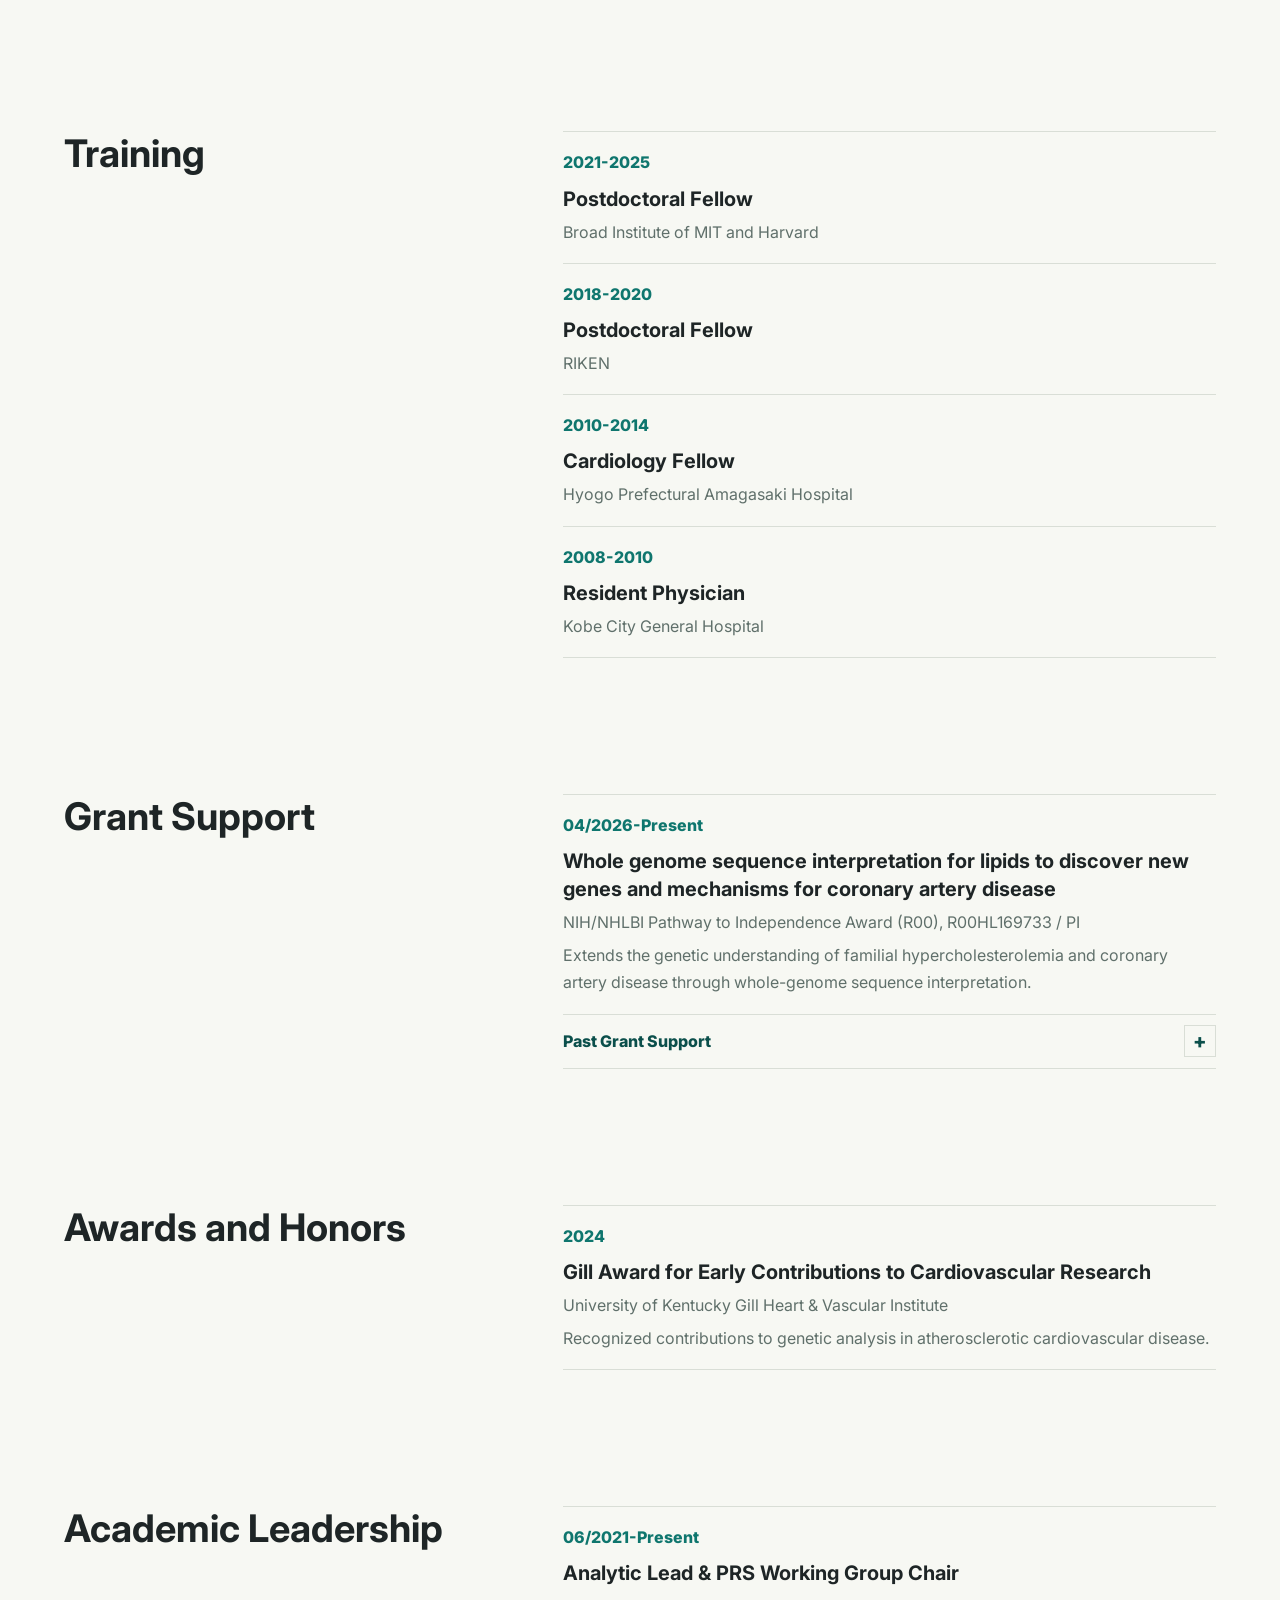
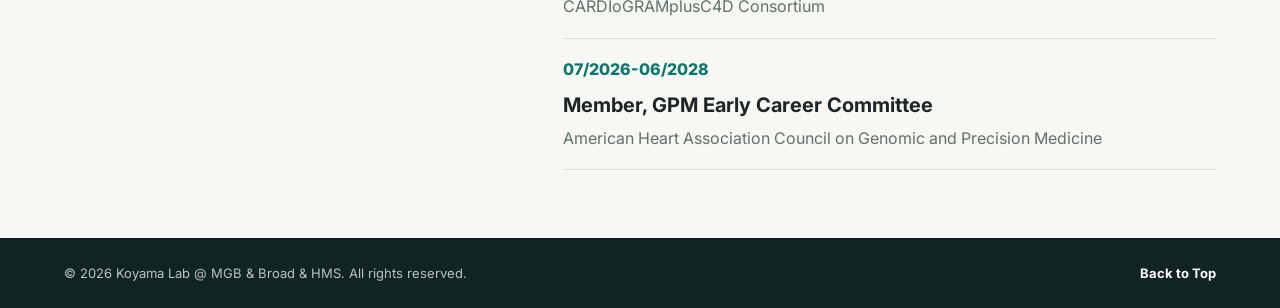
==== commit 8ad75fba: "Update training and alumni status" ====
--- a/pi.html
+++ b/pi.html
@@ -193,7 +193,7 @@
         </div>
         <div class="publication-list">
           <article>
-            <time>2020-2025</time>
+            <time>2021-2025</time>
             <h3>Postdoctoral Fellow</h3>
             <p>Broad Institute of MIT and Harvard</p>
           </article>
